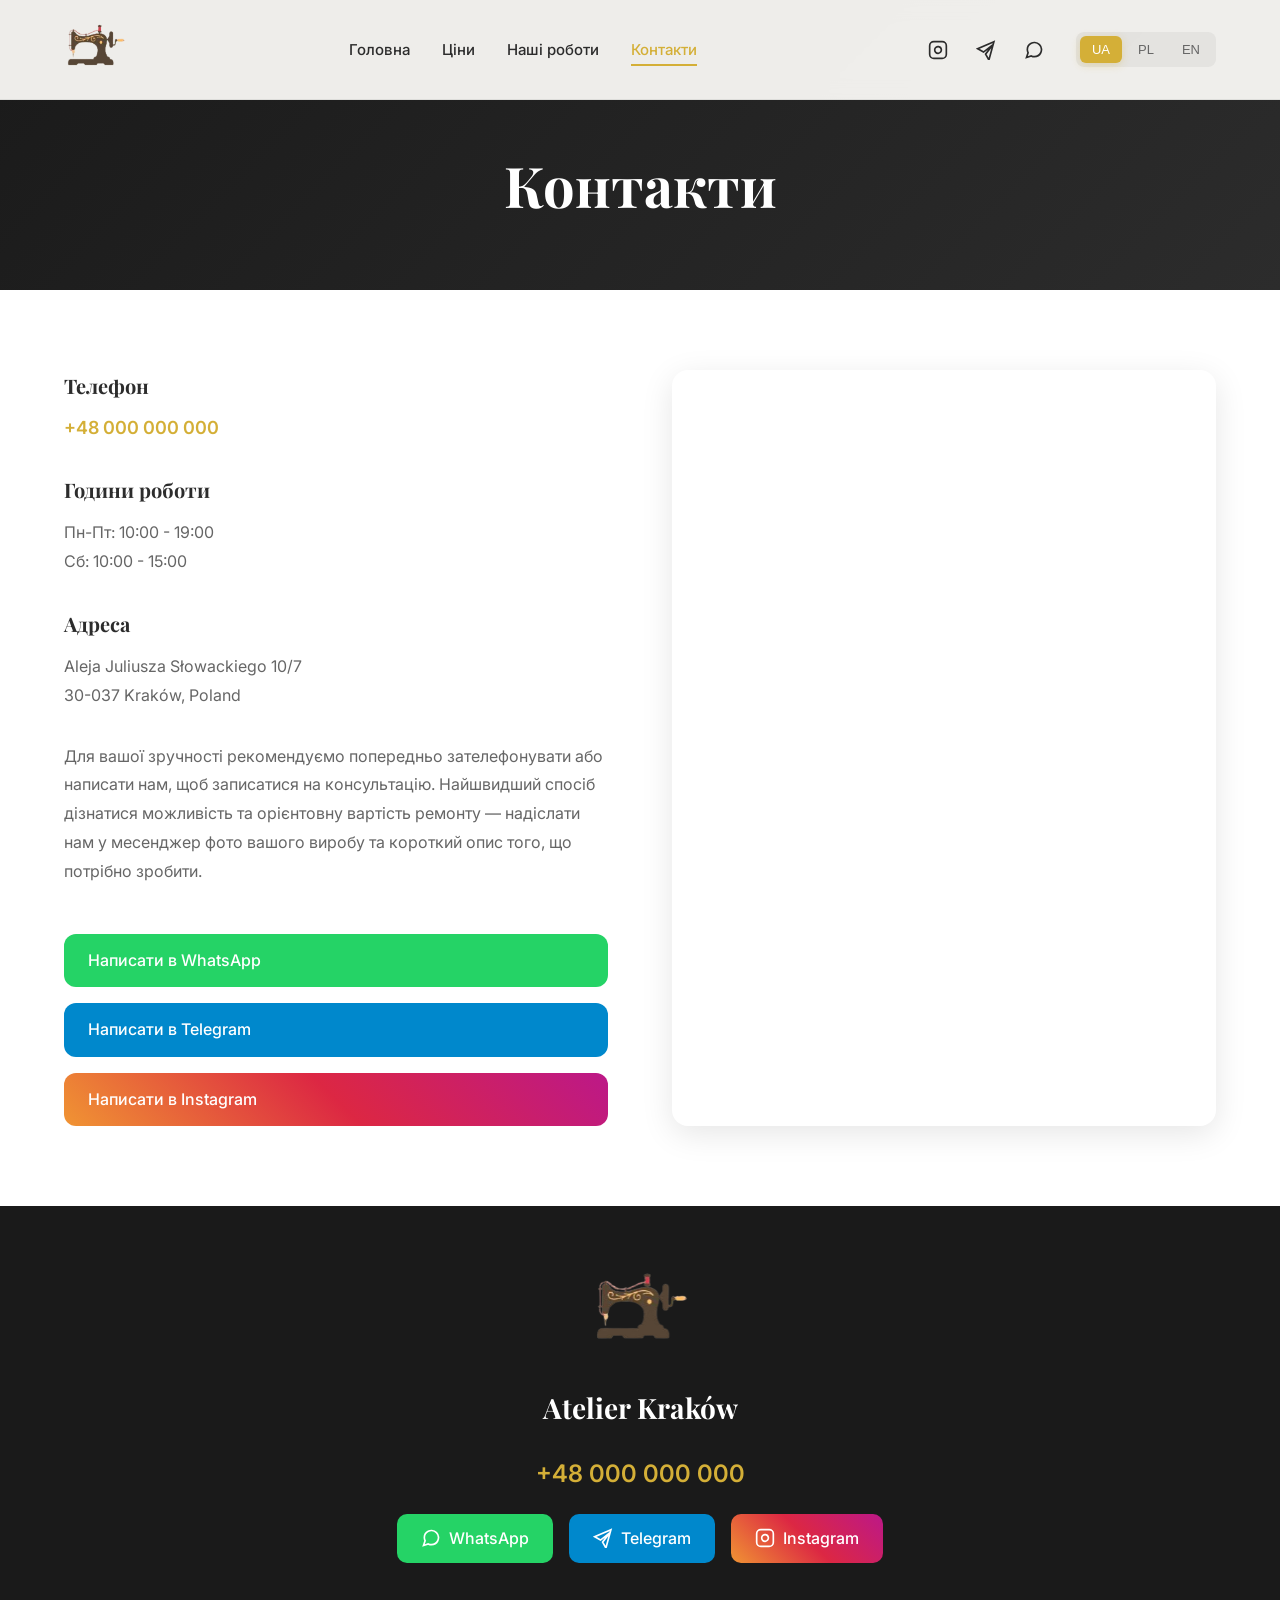
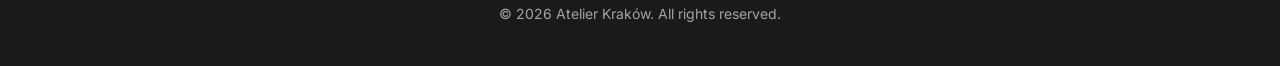
==== contacts-new.html @ aa09dd76 "Initial commit" ====
<!DOCTYPE html>
<html lang="uk">
<head>
    <meta charset="UTF-8">
    <meta name="viewport" content="width=device-width, initial-scale=1.0">
    <meta name="description" content="Професійний ремонт, реставрація та підгонка одягу в Кракові. Якісно, швидко та з турботою про ваші речі.">
    <meta property="og:title" content="Контакти | Ательє Краків">
    <meta property="og:description" content="Професійний ремонт, реставрація та підгонка одягу в Кракові. Якісно, швидко та з турботою про ваші речі.">
    <meta property="og:image" content="images/logo_without_fon.png">
    <title>Контакти | Ательє Краків</title>
    <link rel="icon" type="image/png" href="images/logo_without_fon.png">
    <link href="https://fonts.googleapis.com/css2?family=Playfair+Display:wght@400;600;700&family=Inter:wght@300;400;500;600&display=swap" rel="stylesheet">
    <link rel="stylesheet" href="styles-new.css">
</head>
<body>
    <header class="header" id="header">
        <div class="container header-content">
            <a href="index-new.html" class="logo"><img src="images/logo_without_fon.png" alt="Ательє Краків Логотип" style="max-height: 50px;"></a>

            <button class="burger-menu" id="burger-menu" aria-label="Menu">
                <span></span>
                <span></span>
                <span></span>
            </button>

            <nav class="nav" id="nav-menu">
                <a href="index-new.html" class="nav-link" data-i18n="nav-home">Головна</a>
                <a href="prices-new.html" class="nav-link" data-i18n="nav-prices">Ціни</a>
                <a href="portfolio-new.html" class="nav-link" data-i18n="nav-portfolio">Наші роботи</a>
                <a href="contacts-new.html" class="nav-link active" data-i18n="nav-contacts">Контакти</a>
            </nav>

            <div class="header-right">
                <div class="social-icons">
                    <a href="https://www.instagram.com/" target="_blank" class="social-icon" aria-label="Instagram">
                        <svg width="20" height="20" viewBox="0 0 24 24" fill="none" stroke="currentColor" stroke-width="2">
                            <rect x="2" y="2" width="20" height="20" rx="5" ry="5"></rect>
                            <path d="M16 11.37A4 4 0 1 1 12.63 8 4 4 0 0 1 16 11.37z"></path>
                            <line x1="17.5" y1="6.5" x2="17.51" y2="6.5"></line>
                        </svg>
                    </a>
                    <a href="https://t.me/yourusername" target="_blank" class="social-icon" aria-label="Telegram">
                        <svg width="20" height="20" viewBox="0 0 24 24" fill="none" stroke="currentColor" stroke-width="2">
                            <path d="M21.5 2L2 10.5l7 4 11-8.5-8.5 11 4 7L21.5 2z"></path>
                        </svg>
                    </a>
                    <a href="https://wa.me/48000000000" target="_blank" class="social-icon" aria-label="WhatsApp">
                        <svg width="20" height="20" viewBox="0 0 24 24" fill="none" stroke="currentColor" stroke-width="2">
                            <path d="M21 11.5a8.38 8.38 0 0 1-.9 3.8 8.5 8.5 0 0 1-7.6 4.7 8.38 8.38 0 0 1-3.8-.9L3 21l1.9-5.7a8.38 8.38 0 0 1-.9-3.8 8.5 8.5 0 0 1 4.7-7.6 8.38 8.38 0 0 1 3.8-.9h.5a8.48 8.48 0 0 1 8 8v.5z"></path>
                        </svg>
                    </a>
                </div>
                <div class="lang-switcher">
					<button type="button" class="lang-btn active" data-lang="ua">UA</button>
					<button type="button" class="lang-btn" data-lang="pl">PL</button>
					<button type="button" class="lang-btn" data-lang="en">EN</button>
				</div>
            </div>
        </div>
    </header>

    <section class="page-hero">
        <div class="container"><h1 class="page-title" data-i18n="contacts-page-title">Контакти</h1></div>
    </section>

    <section class="contacts-section">
        <div class="container">
            <div class="contacts-grid">
                <div class="contacts-info">
                    <div class="contact-item">
                        <h3 data-i18n="contact-phone-label">Телефон</h3>
                        <a href="tel:+48000000000" class="contact-link">+48 000 000 000</a>
                    </div>
                    <div class="contact-item">
                        <h3 data-i18n="contact-hours-label">Години роботи</h3>
                        <p data-i18n="contact-hours">Пн-Пт: 10:00 - 19:00<br>Сб: 10:00 - 15:00</p>
                    </div>
                    <div class="contact-item">
                        <h3 data-i18n="contact-location-label">Адреса</h3>
                        <p data-i18n="contact-address">Aleja Juliusza Słowackiego 10/7<br>30-037 Kraków, Poland</p>
                    </div>
                    <div class="contact-item">
                        <p data-i18n="contact-advice">Для вашої зручності рекомендуємо попередньо зателефонувати або написати нам, щоб записатися на консультацію. Найшвидший спосіб дізнатися можливість та орієнтовну вартість ремонту — надіслати нам у месенджер фото вашого виробу та короткий опис того, що потрібно зробити.</p>
                    </div>
                    <div class="contact-buttons">
                        <a href="https://wa.me/48000000000" class="contact-btn whatsapp-btn">
                            <span data-i18n="contact-whatsapp">Написати в WhatsApp</span>
                        </a>
                        <a href="https://t.me/yourusername" class="contact-btn telegram-btn">
                            <span data-i18n="contact-telegram">Написати в Telegram</span>
                        </a>
                        <a href="https://www.instagram.com/" class="contact-btn instagram-btn">
                            <span data-i18n="contact-instagram">Написати в Instagram</span>
                        </a>
                    </div>
                </div>
                <div class="contacts-map">
                    <iframe src="https://www.google.com/maps/embed?pb=!1m18!1m12!1m3!1d2560.2743519827365!2d19.92723657657579!3d50.06541607151979!2m3!1f0!2f0!3f0!3m2!1i1024!2i768!4f13.1!3m3!1m2!1s0x47165b0669288e7f%3A0x6e2621c5f32a76f2!2sAleja%20Juliusza%20S%C5%82owackiego%2010%2C%2030-037%20Krak%C3%B3w%2C%20Poland!5e0!3m2!1sen!2sua!4v1716380000000!5m2!1sen!2sua" width="100%" height="500" style="border:0;" allowfullscreen="" loading="lazy"></iframe>
                </div>
            </div>
        </div>
    </section>

    <footer class="footer">
        <div class="container footer-content">
            <img src="images/logo_without_fon.png" alt="Ательє Краків Логотип" style="max-height: 80px; margin-bottom: 16px;">
            <div class="footer-logo" data-i18n="logo">Atelier Kraków</div>
            <div class="footer-contacts">
                <a href="tel:+48000000000" class="footer-phone">+48 000 000 000</a>
                <div class="footer-social">
                    <a href="https://wa.me/48000000000" target="_blank" class="footer-social-btn whatsapp">
                        <svg width="20" height="20" viewBox="0 0 24 24" fill="none" stroke="currentColor" stroke-width="2">
                            <path d="M21 11.5a8.38 8.38 0 0 1-.9 3.8 8.5 8.5 0 0 1-7.6 4.7 8.38 8.38 0 0 1-3.8-.9L3 21l1.9-5.7a8.38 8.38 0 0 1-.9-3.8 8.5 8.5 0 0 1 4.7-7.6 8.38 8.38 0 0 1 3.8-.9h.5a8.48 8.48 0 0 1 8 8v.5z"></path>
                        </svg>
                        <span>WhatsApp</span>
                    </a>
                    <a href="https://t.me/yourusername" target="_blank" class="footer-social-btn telegram">
                        <svg width="20" height="20" viewBox="0 0 24 24" fill="none" stroke="currentColor" stroke-width="2">
                            <path d="M21.5 2L2 10.5l7 4 11-8.5-8.5 11 4 7L21.5 2z"></path>
                        </svg>
                        <span>Telegram</span>
                    </a>
                    <a href="https://www.instagram.com/" target="_blank" class="footer-social-btn instagram">
                        <svg width="20" height="20" viewBox="0 0 24 24" fill="none" stroke="currentColor" stroke-width="2">
                            <rect x="2" y="2" width="20" height="20" rx="5" ry="5"></rect>
                            <path d="M16 11.37A4 4 0 1 1 12.63 8 4 4 0 0 1 16 11.37z"></path>
                            <line x1="17.5" y1="6.5" x2="17.51" y2="6.5"></line>
                        </svg>
                        <span>Instagram</span>
                    </a>
                </div>
            </div>
            <p class="footer-text">&copy; 2026 Atelier Kraków. All rights reserved.</p>
        </div>
    </footer>
    <script src="script-new.js"></script>
</body>
</html>
---- styles-new.css ----
﻿/* Global Styles */
* { margin: 0; padding: 0; box-sizing: border-box; }

:root {
    --primary-dark: #1A1A1A;
    --secondary-bg: #FAF9F6;
    --accent-gold: #D4AF37;
    --text-dark: #2C2C2C;
    --text-light: #666666;
    --white: #FFFFFF;
    --transition-smooth: cubic-bezier(0.4, 0, 0.2, 1);
    --transition-spring: cubic-bezier(0.34, 1.56, 0.64, 1);
}

html { scroll-behavior: smooth; }

body {
    font-family: 'Inter', sans-serif;
    color: var(--text-dark);
    background-color: var(--secondary-bg);
    line-height: 1.6;
    overflow-x: hidden;
}

.container { max-width: 1200px; margin: 0 auto; padding: 0 24px; }

/* Header */
.header {
    position: fixed; top: 0; left: 0; right: 0; z-index: 1000;
    background: rgba(250, 249, 246, 0.95);
    backdrop-filter: blur(10px);
    border-bottom: 1px solid rgba(26, 26, 26, 0.08);
}

.header-content { display: flex; align-items: center; justify-content: space-between; padding: 20px 24px; }

.logo {
    font-family: 'Playfair Display', serif;
    font-size: 24px; font-weight: 700;
    color: var(--primary-dark);
    text-decoration: none;
}

.burger-menu {
    display: none; flex-direction: column; gap: 5px;
    background: none; border: none; cursor: pointer; padding: 8px;
}

.burger-menu span {
    width: 25px; height: 3px;
    background: var(--primary-dark);
    border-radius: 3px;
    transition: all 0.3s;
}

.burger-menu.active span:nth-child(1) { transform: rotate(45deg) translate(8px, 8px); }
.burger-menu.active span:nth-child(2) { opacity: 0; }
.burger-menu.active span:nth-child(3) { transform: rotate(-45deg) translate(7px, -7px); }

.nav { display: flex; gap: 32px; }

.nav-link {
    color: var(--text-dark);
    text-decoration: none;
    font-weight: 500; font-size: 15px;
    position: relative;
    transition: color 0.3s;
}

.nav-link::after {
    content: '';
    position: absolute; bottom: -4px; left: 0;
    width: 0; height: 2px;
    background: var(--accent-gold);
    transition: width 0.3s;
}

.nav-link:hover, .nav-link.active { color: var(--accent-gold); }
.nav-link:hover::after, .nav-link.active::after { width: 100%; }

.header-right { display: flex; align-items: center; gap: 24px; }

.social-icons { display: flex; gap: 12px; }

.social-icon {
    width: 36px; height: 36px;
    display: flex; align-items: center; justify-content: center;
    color: var(--text-dark);
    border-radius: 50%;
    transition: all 0.3s;
}

.social-icon:hover {
    color: var(--accent-gold);
    background: rgba(212, 175, 55, 0.1);
    transform: translateY(-2px);
}

.lang-switcher {
    display: flex; gap: 4px;
    background: rgba(26, 26, 26, 0.05);
    padding: 4px; border-radius: 8px;
}

.lang-btn {
    padding: 6px 12px; border: none;
    background: transparent;
    color: var(--text-light);
    font-weight: 500; font-size: 13px;
    cursor: pointer; border-radius: 6px;
    transition: all 0.3s;
}

.lang-btn:hover { background: rgba(26, 26, 26, 0.08); color: var(--text-dark); }

.lang-btn.active {
    background: var(--accent-gold);
    color: var(--white);
    box-shadow: 0 2px 8px rgba(212, 175, 55, 0.3);
}

/* Hero */
.hero {
    position: relative; min-height: 100vh;
    display: flex; align-items: center; justify-content: center;
    background-image: url('images/baner.jpg');
    background-size: cover; background-position: center; background-repeat: no-repeat;
}

.hero-overlay {
    position: absolute; inset: 0;
    background: linear-gradient(rgba(0, 0, 0, 0.6), rgba(0, 0, 0, 0.6));
}

.hero-content {
    position: relative; z-index: 10;
    text-align: center; max-width: 900px; padding: 40px 24px;
}

.hero-title {
    font-family: 'Playfair Display', serif;
    font-size: clamp(40px, 6vw, 72px);
    font-weight: 700; color: var(--white);
    margin-bottom: 24px; line-height: 1.1;
}

.hero-subtitle {
    font-size: clamp(16px, 2vw, 20px);
    color: rgba(255, 255, 255, 0.9);
    margin-bottom: 40px; line-height: 1.7;
}

.hero-buttons { display: flex; gap: 16px; justify-content: center; flex-wrap: wrap; }

.cta-button {
    display: inline-flex; align-items: center;
    padding: 16px 40px; text-decoration: none;
    font-weight: 600; font-size: 16px;
    border-radius: 12px; transition: all 0.4s;
}

.cta-button.primary {
    background: linear-gradient(135deg, var(--accent-gold) 0%, #C9A02C 100%);
    color: var(--white);
    box-shadow: 0 8px 24px rgba(212, 175, 55, 0.3);
}

.cta-button.primary:hover {
    transform: translateY(-2px) scale(1.02);
    box-shadow: 0 12px 32px rgba(212, 175, 55, 0.4);
}

.cta-button.secondary {
    background: transparent;
    color: var(--white);
    border: 2px solid var(--white);
}

.cta-button.secondary:hover {
    background: var(--white);
    color: var(--primary-dark);
    transform: translateY(-2px);
}

/* Page Hero */
.page-hero {
    padding: 140px 0 60px;
    background: linear-gradient(135deg, var(--primary-dark) 0%, #2C2C2C 100%);
    text-align: center;
}

.page-title {
    font-family: 'Playfair Display', serif;
    font-size: clamp(36px, 5vw, 56px);
    font-weight: 700; color: var(--white);
}

.section-title {
    font-family: 'Playfair Display', serif;
    font-size: clamp(32px, 4vw, 48px);
    font-weight: 700; text-align: center;
    color: var(--primary-dark);
    margin-bottom: 48px;
}

/* About */
.about { padding: 100px 0; background: var(--white); }
.about-content { max-width: 800px; margin: 0 auto; }
.about-content p { font-size: 18px; line-height: 1.8; color: var(--text-light); margin-bottom: 24px; }

/* Services */
.services { padding: 100px 0; background: var(--secondary-bg); }
.services-grid { display: grid; grid-template-columns: repeat(auto-fit, minmax(280px, 1fr)); gap: 32px; }

.service-card {
    background: var(--white);
    padding: 40px 24px; border-radius: 16px;
    text-align: center; transition: all 0.4s;
    box-shadow: 0 4px 16px rgba(0, 0, 0, 0.05);
}

.service-card:hover { transform: translateY(-8px); box-shadow: 0 12px 40px rgba(0, 0, 0, 0.1); }
.service-icon { font-size: 48px; margin-bottom: 16px; }
.service-title { font-family: 'Playfair Display', serif; font-size: 22px; font-weight: 600; margin-bottom: 12px; }
.service-desc { color: var(--text-light); font-size: 15px; }

/* Prices */
.disclaimer { padding: 40px 0; background: var(--white); }
.disclaimer-box {
    max-width: 900px; margin: 0 auto;
    padding: 24px 32px; background: #FFF3CD;
    border-left: 4px solid #FFC107;
    border-radius: 8px; display: flex; gap: 16px; align-items: center;
}

.disclaimer-box svg { flex-shrink: 0; color: #FFC107; }
.disclaimer-box p { margin: 0; color: #856404; font-size: 16px; line-height: 1.6; }

.prices-section { padding: 60px 0 100px; background: var(--secondary-bg); }

.accordion { max-width: 900px; margin: 0 auto; }
.accordion-item { background: var(--white); margin-bottom: 16px; border-radius: 12px; overflow: hidden; box-shadow: 0 2px 8px rgba(0, 0, 0, 0.05); }

.accordion-header {
    width: 100%; padding: 24px 32px;
    background: none; border: none;
    display: flex; justify-content: space-between; align-items: center;
    cursor: pointer; font-size: 20px; font-weight: 600;
    color: var(--primary-dark);
    transition: background 0.3s;
}

.accordion-header:hover { background: rgba(212, 175, 55, 0.05); }

.accordion-icon { transition: transform 0.3s; }
.accordion-item.active .accordion-icon { transform: rotate(180deg); }

.accordion-content {
    max-height: 0; overflow: hidden;
    transition: max-height 0.4s ease-out;
}

.accordion-item.active .accordion-content { max-height: 2000px; }

.price-table { width: 100%; border-collapse: collapse; }
.price-table td { padding: 16px 32px; border-bottom: 1px solid rgba(0, 0, 0, 0.05); }
.price-table td:first-child { color: var(--text-dark); }
.price-table td:last-child { font-weight: 600; color: var(--accent-gold); text-align: right; white-space: nowrap; }
.price-table tr:last-child td { border-bottom: none; }

.cta-section { padding: 80px 0; background: var(--white); }
.cta-box { max-width: 800px; margin: 0 auto; text-align: center; }
.cta-box h2 { font-family: 'Playfair Display', serif; font-size: 36px; margin-bottom: 16px; }
.cta-box p { font-size: 18px; color: var(--text-light); margin-bottom: 32px; line-height: 1.7; }
.cta-buttons { display: flex; gap: 16px; justify-content: center; flex-wrap: wrap; }

/* FIX: Social Buttons in CTA Box (Prices page) */
.not-found-block .cta-button {
    border: none !important;
    box-shadow: 0 4px 15px rgba(0,0,0,0.1);
}
.not-found-block .cta-button.whatsapp { background: #25D366 !important; color: var(--white) !important; }
.not-found-block .cta-button.whatsapp:hover { background: #20BA5A !important; transform: translateY(-3px); box-shadow: 0 6px 20px rgba(37, 211, 102, 0.3); }

.not-found-block .cta-button.telegram { background: #0088cc !important; color: var(--white) !important; }
.not-found-block .cta-button.telegram:hover { background: #0077b5 !important; transform: translateY(-3px); box-shadow: 0 6px 20px rgba(0, 136, 204, 0.3); }

.not-found-block .cta-button.instagram { background: linear-gradient(45deg, #f09433 0%, #dc2743 50%, #bc1888 100%) !important; color: var(--white) !important; }
.not-found-block .cta-button.instagram:hover { transform: translateY(-3px); box-shadow: 0 6px 20px rgba(220, 39, 67, 0.3); filter: brightness(1.1); }

/* Portfolio */
.portfolio-nav {
    position: sticky; top: 80px; z-index: 100;
    background: var(--white);
    border-bottom: 1px solid rgba(26, 26, 26, 0.08);
    padding: 24px 0;
}

.portfolio-nav-grid { display: grid; grid-template-columns: repeat(auto-fit, minmax(120px, 1fr)); gap: 16px; }

.portfolio-nav-item {
    display: flex; flex-direction: column;
    align-items: center; gap: 8px;
    padding: 16px 12px; background: var(--secondary-bg);
    border-radius: 12px; text-decoration: none;
    color: var(--text-dark); font-weight: 500;
    transition: all 0.3s;
}

.portfolio-nav-item:hover { background: rgba(212, 175, 55, 0.1); transform: translateY(-4px); }
.portfolio-nav-icon { font-size: 32px; }

.portfolio-section { padding: 50px 0; }
.portfolio-section.alt-bg { background: var(--secondary-bg); }

.section-title { margin-bottom: 32px; }
.portfolio-intro { margin-bottom: 32px; }

.before-after-grid { display: grid; grid-template-columns: repeat(2, 1fr); gap: 32px; margin-bottom: 48px; }
.before-after-grid:has(.before-after-item:nth-child(4):not(:nth-child(5))) { grid-template-columns: repeat(4, 1fr); }
.before-after-grid:has(.before-after-item:nth-child(5)) { grid-template-columns: repeat(4, 1fr); }

.before-after-item {
    position: relative; border-radius: 16px; overflow: hidden;
    box-shadow: 0 8px 32px rgba(0, 0, 0, 0.1);
    aspect-ratio: 4/5; transition: all 0.4s;
}

.before-after-item:hover { transform: translateY(-8px) scale(1.02); box-shadow: 0 16px 48px rgba(0, 0, 0, 0.15); }
.before-after-item img { width: 100%; height: 100%; object-fit: cover; }

.before-after-label {
    position: absolute; top: 16px; right: 16px;
    padding: 8px 16px; border-radius: 8px;
    font-weight: 600; font-size: 14px;
    text-transform: uppercase;
    backdrop-filter: blur(10px);
}

.before-after-label.before { background: rgba(255, 87, 87, 0.9); color: var(--white); }
.before-after-label.after { background: rgba(76, 175, 80, 0.9); color: var(--white); }

.portfolio-intro {
    text-align: center;
    color: var(--text-light);
    font-size: 18px;
    max-width: 800px;
    margin: 0 auto 48px;
    line-height: 1.7;
}

.services-list {
    max-width: 800px;
    margin: 0 auto 40px;
    padding: 32px;
    background: rgba(212, 175, 55, 0.05);
    border-radius: 16px;
    border-left: 4px solid var(--accent-gold);
}

.services-list h3 {
    font-family: 'Playfair Display', serif;
    font-size: 24px;
    font-weight: 600;
    color: var(--primary-dark);
    margin-bottom: 16px;
}

.services-list ul {
    list-style: none;
    padding: 0;
}

.services-list li {
    padding: 12px 0 12px 32px;
    color: var(--text-dark);
    line-height: 1.7;
    position: relative;
}

.services-list li::before {
    content: '✓';
    position: absolute;
    left: 0;
    color: var(--accent-gold);
    font-weight: 700;
    font-size: 18px;
}

/* Contacts */
.contacts-section { padding: 80px 0; background: var(--white); }
.contacts-grid { display: grid; grid-template-columns: 1fr 1fr; gap: 64px; }
.contacts-info { display: flex; flex-direction: column; gap: 32px; }

.contact-item h3 { font-family: 'Playfair Display', serif; font-size: 20px; margin-bottom: 12px; }
.contact-item p { color: var(--text-light); line-height: 1.8; }
.contact-link { color: var(--accent-gold); text-decoration: none; font-weight: 600; font-size: 18px; }

.contact-buttons { display: flex; flex-direction: column; gap: 16px; margin-top: 16px; }

.contact-btn {
    display: flex; align-items: center; gap: 12px;
    padding: 14px 24px; border-radius: 12px;
    text-decoration: none; font-weight: 500;
    transition: all 0.3s;
}

.contact-btn.whatsapp-btn { background: #25D366; color: var(--white); }
.contact-btn.whatsapp-btn:hover { background: #20BA5A; transform: translateX(4px); }
.contact-btn.telegram-btn { background: #0088cc; color: var(--white); }
.contact-btn.telegram-btn:hover { background: #0077b5; transform: translateX(4px); }
.contact-btn.instagram-btn { background: linear-gradient(45deg, #f09433 0%, #dc2743 50%, #bc1888 100%); color: var(--white); }
.contact-btn.instagram-btn:hover { transform: translateX(4px); }

.contacts-map { border-radius: 16px; overflow: hidden; box-shadow: 0 8px 32px rgba(0, 0, 0, 0.1); }

/* Footer */
.footer { background: var(--primary-dark); color: var(--white); padding: 60px 0 40px; }
.footer-content { display: flex; flex-direction: column; align-items: center; gap: 24px; text-align: center; }
.footer-logo { font-family: 'Playfair Display', serif; font-size: 28px; font-weight: 700; }
.footer-contacts { display: flex; flex-direction: column; align-items: center; gap: 20px; }
.footer-phone { font-size: 24px; font-weight: 600; color: var(--accent-gold); text-decoration: none; }
.footer-phone:hover { color: var(--white); }
.footer-social { display: flex; gap: 16px; flex-wrap: wrap; justify-content: center; }

.footer-social-btn {
    display: flex; align-items: center; gap: 8px;
    padding: 12px 24px; border-radius: 10px;
    text-decoration: none; font-weight: 500;
    transition: all 0.3s;
}

.footer-social-btn.whatsapp { background: #25D366; color: var(--white); }
.footer-social-btn.whatsapp:hover { background: #20BA5A; transform: translateY(-2px); }
.footer-social-btn.telegram { background: #0088cc; color: var(--white); }
.footer-social-btn.telegram:hover { background: #0077b5; transform: translateY(-2px); }
.footer-social-btn.instagram { background: linear-gradient(45deg, #f09433 0%, #dc2743 50%, #bc1888 100%); color: var(--white); }
.footer-social-btn.instagram:hover { transform: translateY(-2px); }

.footer-text { color: rgba(255, 255, 255, 0.6); font-size: 14px; margin-top: 16px; }

/* Responsive */
@media (max-width: 1024px) {
    .before-after-grid:has(.before-after-item:nth-child(3)) { grid-template-columns: repeat(2, 1fr); }
}

@media (max-width: 768px) {
    .burger-menu { display: flex; }
    .nav {
        position: fixed; top: 80px; left: 0; right: 0;
        background: var(--white); flex-direction: column;
        padding: 24px; gap: 16px;
        box-shadow: 0 8px 32px rgba(0, 0, 0, 0.1);
        transform: translateY(-100%); opacity: 0; visibility: hidden;
        transition: all 0.3s;
    }
    .nav.active { transform: translateY(0); opacity: 1; visibility: visible; }
    .social-icons { display: none; }
    .hero-buttons { flex-direction: column; align-items: center; }
    .cta-button { width: 100%; max-width: 300px; justify-content: center; }
    .services-grid { grid-template-columns: 1fr; }
    .before-after-grid { grid-template-columns: repeat(2, 1fr) !important; gap: 16px; }
    .contacts-grid { grid-template-columns: 1fr; }
    .portfolio-nav-grid { grid-template-columns: repeat(4, 1fr); }
    .cta-buttons { flex-direction: column; align-items: center; }
    .portfolio-section { padding: 30px 0; }
    .section-title { margin-bottom: 24px; }
    .portfolio-intro { margin-bottom: 24px; }
}

@media (max-width: 480px) {
    .portfolio-nav-grid { grid-template-columns: repeat(2, 1fr); }
}
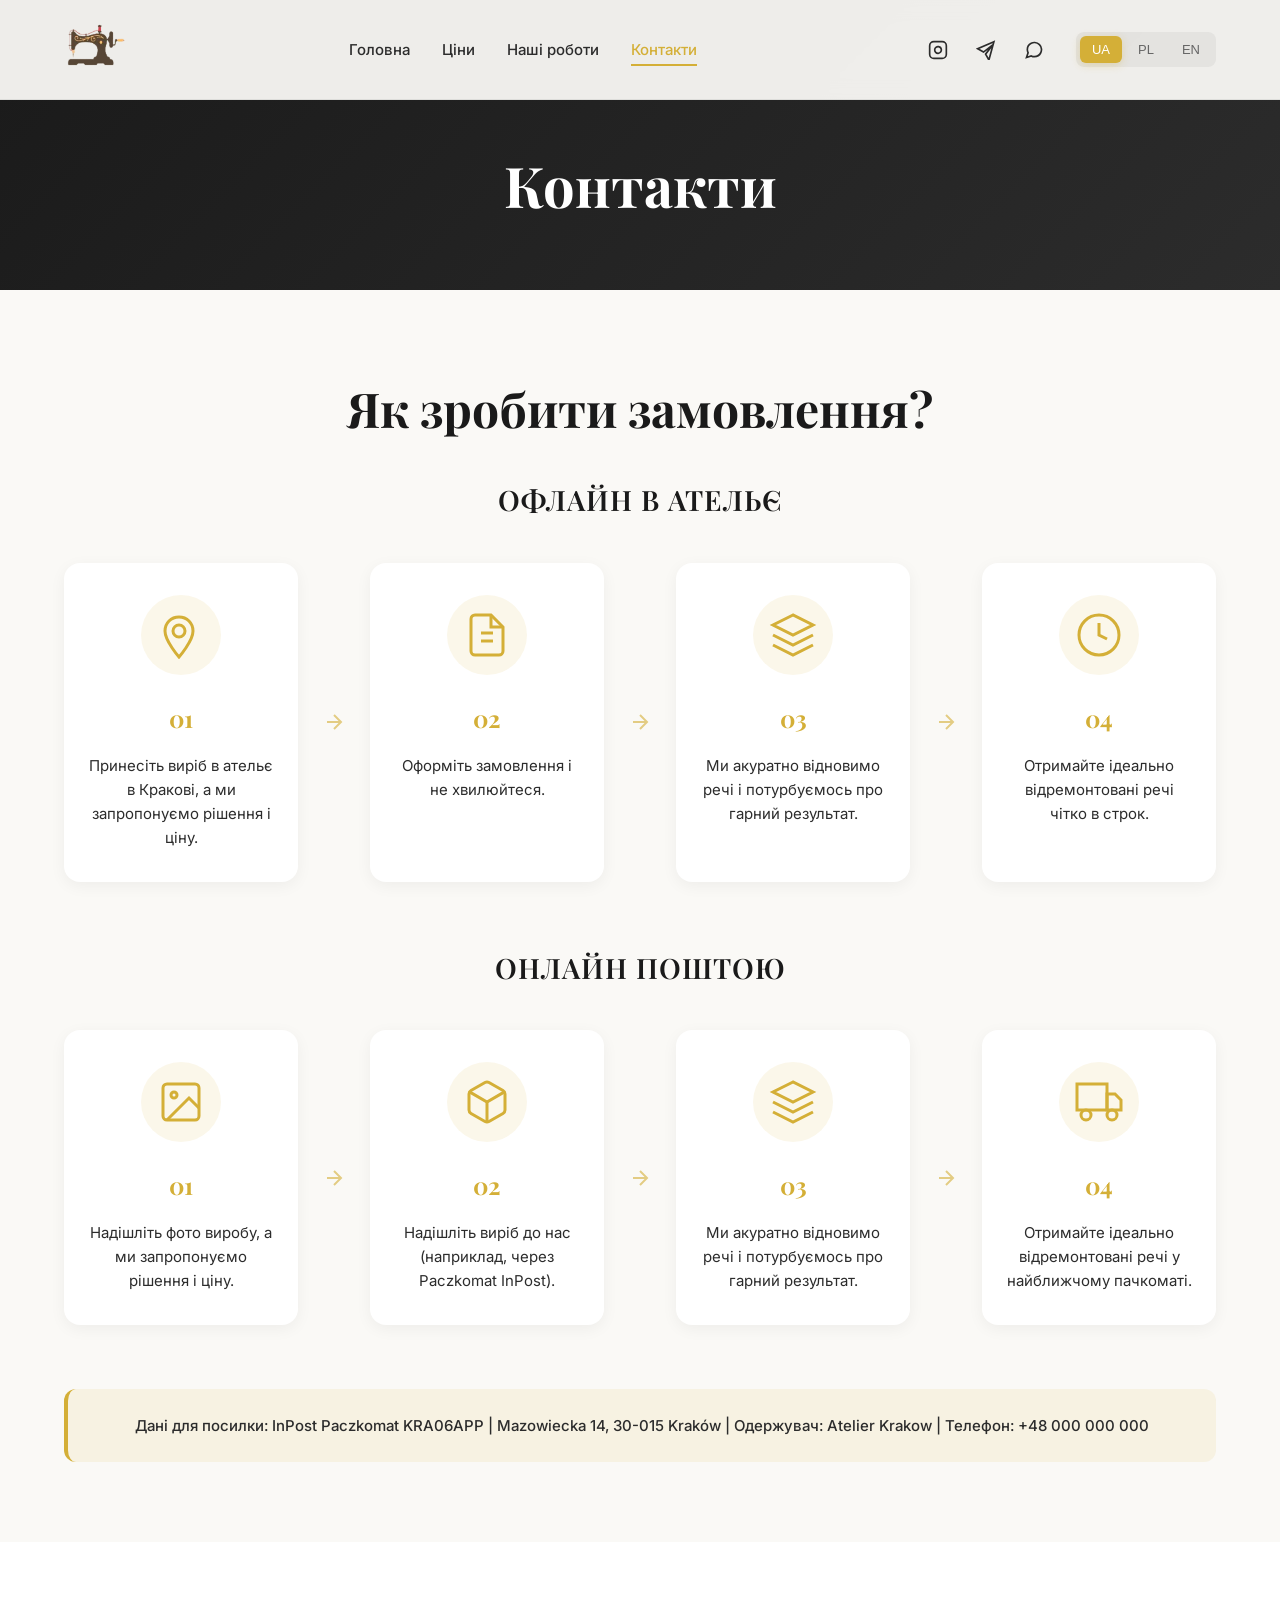
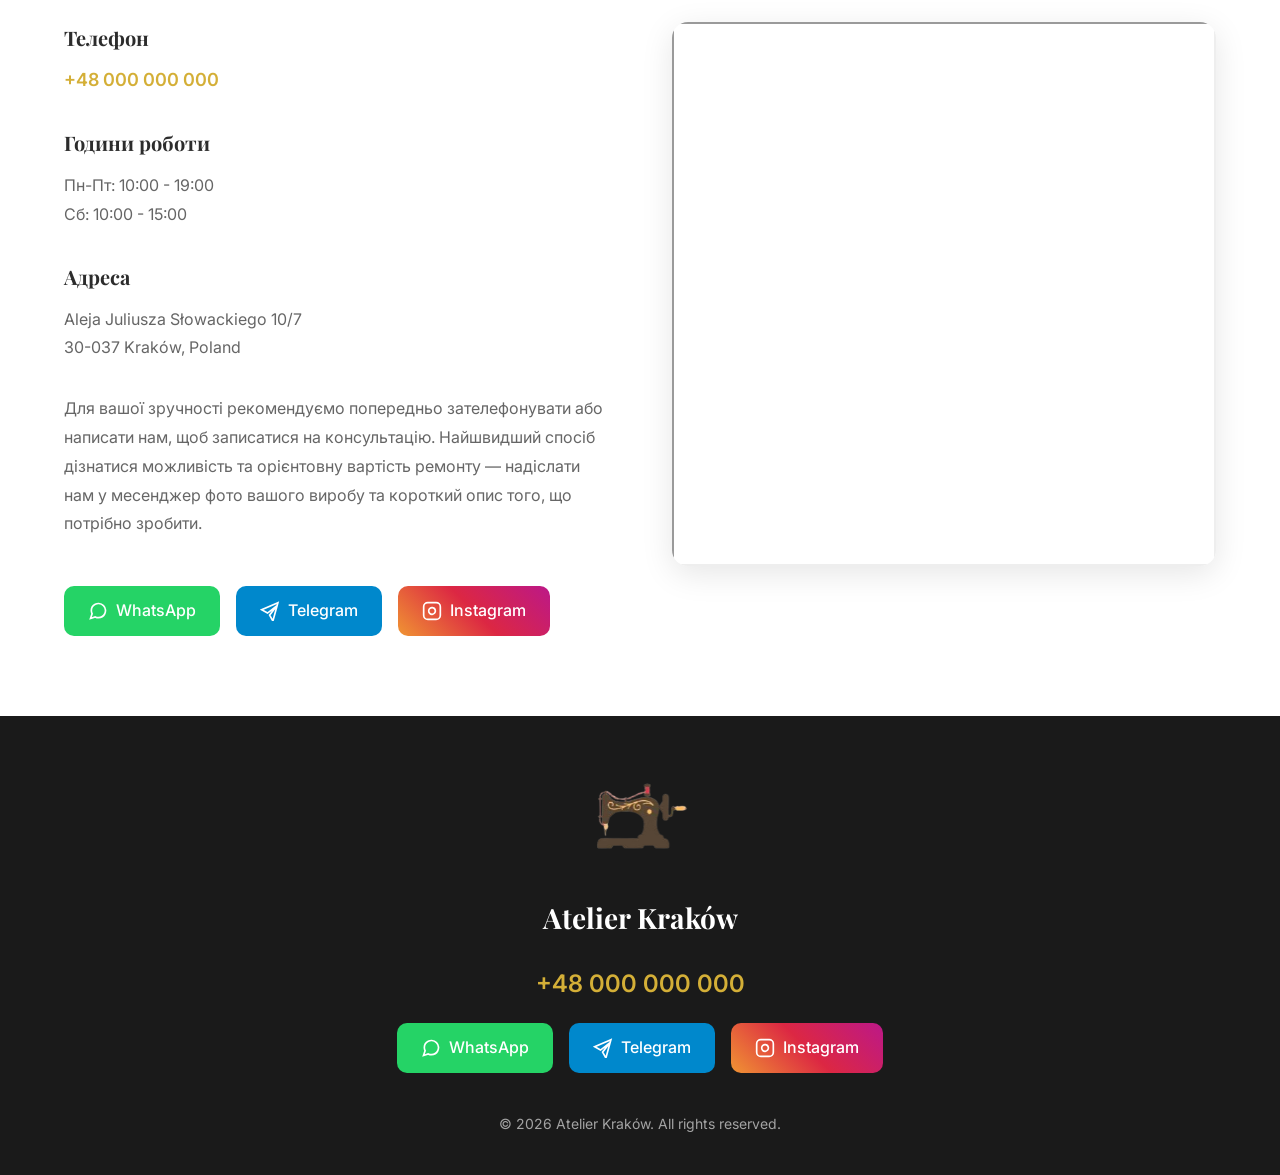
==== commit 2858c53e: "Update contacts page: align messenger buttons horizontally and make map square - Changed messenger b" ====
--- a/contacts-new.html
+++ b/contacts-new.html
@@ -15,7 +15,7 @@
 <body>
     <header class="header" id="header">
         <div class="container header-content">
-            <a href="index-new.html" class="logo"><img src="images/logo_without_fon.png" alt="Ательє Краків Логотип" style="max-height: 50px;"></a>
+            <a href="index.html" class="logo"><img src="images/logo_without_fon.png" alt="Ательє Краків Логотип" style="max-height: 50px;"></a>
 
             <button class="burger-menu" id="burger-menu" aria-label="Menu">
                 <span></span>
@@ -24,7 +24,7 @@
             </button>
 
             <nav class="nav" id="nav-menu">
-                <a href="index-new.html" class="nav-link" data-i18n="nav-home">Головна</a>
+                <a href="index.html" class="nav-link" data-i18n="nav-home">Головна</a>
                 <a href="prices-new.html" class="nav-link" data-i18n="nav-prices">Ціни</a>
                 <a href="portfolio-new.html" class="nav-link" data-i18n="nav-portfolio">Наші роботи</a>
                 <a href="contacts-new.html" class="nav-link active" data-i18n="nav-contacts">Контакти</a>
@@ -63,6 +63,149 @@
         <div class="container"><h1 class="page-title" data-i18n="contacts-page-title">Контакти</h1></div>
     </section>
 
+    <section class="order-steps-section">
+        <div class="container">
+            <h2 class="section-title" data-i18n="order-steps-title">Як зробити замовлення?</h2>
+
+            <!-- Offline Option -->
+            <div class="order-option">
+                <h3 class="order-option-title" data-i18n="order-offline-title">Офлайн в ательє</h3>
+                <div class="steps-grid">
+                    <div class="step-item">
+                        <div class="step-icon">
+                            <svg width="48" height="48" viewBox="0 0 24 24" fill="none" stroke="currentColor" stroke-width="1.5">
+                                <path d="M18 10c0-4-3-7-7-7s-7 3-7 7c0 5 7 13 7 13s7-8 7-13z"/>
+                                <circle cx="11" cy="10" r="3"/>
+                            </svg>
+                        </div>
+                        <h4 class="step-number">01</h4>
+                        <p class="step-text" data-i18n="order-offline-step1">Принесіть виріб в ательє в Кракові, а ми запропонуємо рішення і ціну.</p>
+                    </div>
+                    <div class="step-arrow">
+                        <svg width="24" height="24" viewBox="0 0 24 24" fill="none" stroke="currentColor" stroke-width="2">
+                            <path d="M5 12h14M12 5l7 7-7 7"/>
+                        </svg>
+                    </div>
+                    <div class="step-item">
+                        <div class="step-icon">
+                            <svg width="48" height="48" viewBox="0 0 24 24" fill="none" stroke="currentColor" stroke-width="1.5">
+                                <path d="M14 2H6a2 2 0 0 0-2 2v16a2 2 0 0 0 2 2h12a2 2 0 0 0 2-2V8z"/>
+                                <polyline points="14 2 14 8 20 8"/>
+                                <line x1="9" y1="15" x2="15" y2="15"/>
+                                <line x1="9" y1="11" x2="15" y2="11"/>
+                            </svg>
+                        </div>
+                        <h4 class="step-number">02</h4>
+                        <p class="step-text" data-i18n="order-offline-step2">Оформіть замовлення і не хвилюйтеся.</p>
+                    </div>
+                    <div class="step-arrow">
+                        <svg width="24" height="24" viewBox="0 0 24 24" fill="none" stroke="currentColor" stroke-width="2">
+                            <path d="M5 12h14M12 5l7 7-7 7"/>
+                        </svg>
+                    </div>
+                    <div class="step-item">
+                        <div class="step-icon">
+                            <svg width="48" height="48" viewBox="0 0 24 24" fill="none" stroke="currentColor" stroke-width="1.5">
+                                <path d="M12 2L2 7l10 5 10-5-10-5z"/>
+                                <path d="M2 17l10 5 10-5"/>
+                                <path d="M2 12l10 5 10-5"/>
+                            </svg>
+                        </div>
+                        <h4 class="step-number">03</h4>
+                        <p class="step-text" data-i18n="order-offline-step3">Ми акуратно відновимо речі і потурбуємось про гарний результат.</p>
+                    </div>
+                    <div class="step-arrow">
+                        <svg width="24" height="24" viewBox="0 0 24 24" fill="none" stroke="currentColor" stroke-width="2">
+                            <path d="M5 12h14M12 5l7 7-7 7"/>
+                        </svg>
+                    </div>
+                    <div class="step-item">
+                        <div class="step-icon">
+                            <svg width="48" height="48" viewBox="0 0 24 24" fill="none" stroke="currentColor" stroke-width="1.5">
+                                <circle cx="12" cy="12" r="10"/>
+                                <polyline points="12 6 12 12 16 14"/>
+                            </svg>
+                        </div>
+                        <h4 class="step-number">04</h4>
+                        <p class="step-text" data-i18n="order-offline-step4">Отримайте ідеально відремонтовані речі чітко в строк.</p>
+                    </div>
+                </div>
+            </div>
+
+            <!-- Online Option -->
+            <div class="order-option">
+                <h3 class="order-option-title" data-i18n="order-online-title">Онлайн поштою</h3>
+                <div class="steps-grid">
+                    <div class="step-item">
+                        <div class="step-icon">
+                            <svg width="48" height="48" viewBox="0 0 24 24" fill="none" stroke="currentColor" stroke-width="1.5">
+                                <rect x="3" y="3" width="18" height="18" rx="2" ry="2"/>
+                                <circle cx="8.5" cy="8.5" r="1.5"/>
+                                <polyline points="21 15 16 10 5 21"/>
+                            </svg>
+                        </div>
+                        <h4 class="step-number">01</h4>
+                        <p class="step-text" data-i18n="order-online-step1">Надішліть фото виробу, а ми запропонуємо рішення і ціну.</p>
+                    </div>
+                    <div class="step-arrow">
+                        <svg width="24" height="24" viewBox="0 0 24 24" fill="none" stroke="currentColor" stroke-width="2">
+                            <path d="M5 12h14M12 5l7 7-7 7"/>
+                        </svg>
+                    </div>
+                    <div class="step-item">
+                        <div class="step-icon">
+                            <svg width="48" height="48" viewBox="0 0 24 24" fill="none" stroke="currentColor" stroke-width="1.5">
+                                <path d="M21 16V8a2 2 0 0 0-1-1.73l-7-4a2 2 0 0 0-2 0l-7 4A2 2 0 0 0 3 8v8a2 2 0 0 0 1 1.73l7 4a2 2 0 0 0 2 0l7-4A2 2 0 0 0 21 16z"/>
+                                <polyline points="3.27 6.96 12 12.01 20.73 6.96"/>
+                                <line x1="12" y1="22.08" x2="12" y2="12"/>
+                            </svg>
+                        </div>
+                        <h4 class="step-number">02</h4>
+                        <p class="step-text" data-i18n="order-online-step2">Надішліть виріб до нас (наприклад, через Paczkomat InPost).</p>
+                    </div>
+                    <div class="step-arrow">
+                        <svg width="24" height="24" viewBox="0 0 24 24" fill="none" stroke="currentColor" stroke-width="2">
+                            <path d="M5 12h14M12 5l7 7-7 7"/>
+                        </svg>
+                    </div>
+                    <div class="step-item">
+                        <div class="step-icon">
+                            <svg width="48" height="48" viewBox="0 0 24 24" fill="none" stroke="currentColor" stroke-width="1.5">
+                                <path d="M12 2L2 7l10 5 10-5-10-5z"/>
+                                <path d="M2 17l10 5 10-5"/>
+                                <path d="M2 12l10 5 10-5"/>
+                            </svg>
+                        </div>
+                        <h4 class="step-number">03</h4>
+                        <p class="step-text" data-i18n="order-online-step3">Ми акуратно відновимо речі і потурбуємось про гарний результат.</p>
+                    </div>
+                    <div class="step-arrow">
+                        <svg width="24" height="24" viewBox="0 0 24 24" fill="none" stroke="currentColor" stroke-width="2">
+                            <path d="M5 12h14M12 5l7 7-7 7"/>
+                        </svg>
+                    </div>
+                    <div class="step-item">
+                        <div class="step-icon">
+                            <svg width="48" height="48" viewBox="0 0 24 24" fill="none" stroke="currentColor" stroke-width="1.5">
+                                <rect x="1" y="3" width="15" height="13"/>
+                                <polygon points="16 8 20 8 23 11 23 16 16 16 16 8"/>
+                                <circle cx="5.5" cy="18.5" r="2.5"/>
+                                <circle cx="18.5" cy="18.5" r="2.5"/>
+                            </svg>
+                        </div>
+                        <h4 class="step-number">04</h4>
+                        <p class="step-text" data-i18n="order-online-step4">Отримайте ідеально відремонтовані речі у найближчому пачкоматі.</p>
+                    </div>
+                </div>
+            </div>
+
+            <!-- InPost Info -->
+            <div class="inpost-info">
+                <p data-i18n="order-inpost-info">InPost Paczkomat: [Вставити номер пачкомату] | Краків | Одержувач: Atelier Krakow | Телефон: +48 000 000 000</p>
+            </div>
+        </div>
+    </section>
+
     <section class="contacts-section">
         <div class="container">
             <div class="contacts-grid">
@@ -83,19 +226,30 @@
                         <p data-i18n="contact-advice">Для вашої зручності рекомендуємо попередньо зателефонувати або написати нам, щоб записатися на консультацію. Найшвидший спосіб дізнатися можливість та орієнтовну вартість ремонту — надіслати нам у месенджер фото вашого виробу та короткий опис того, що потрібно зробити.</p>
                     </div>
                     <div class="contact-buttons">
-                        <a href="https://wa.me/48000000000" class="contact-btn whatsapp-btn">
-                            <span data-i18n="contact-whatsapp">Написати в WhatsApp</span>
+                        <a href="https://wa.me/48000000000" target="_blank" class="contact-btn whatsapp">
+                            <svg width="20" height="20" viewBox="0 0 24 24" fill="none" stroke="currentColor" stroke-width="2">
+                                <path d="M21 11.5a8.38 8.38 0 0 1-.9 3.8 8.5 8.5 0 0 1-7.6 4.7 8.38 8.38 0 0 1-3.8-.9L3 21l1.9-5.7a8.38 8.38 0 0 1-.9-3.8 8.5 8.5 0 0 1 4.7-7.6 8.38 8.38 0 0 1 3.8-.9h.5a8.48 8.48 0 0 1 8 8v.5z"></path>
+                            </svg>
+                            <span>WhatsApp</span>
                         </a>
-                        <a href="https://t.me/yourusername" class="contact-btn telegram-btn">
-                            <span data-i18n="contact-telegram">Написати в Telegram</span>
+                        <a href="https://t.me/yourusername" target="_blank" class="contact-btn telegram">
+                            <svg width="20" height="20" viewBox="0 0 24 24" fill="none" stroke="currentColor" stroke-width="2">
+                                <path d="M21.5 2L2 10.5l7 4 11-8.5-8.5 11 4 7L21.5 2z"></path>
+                            </svg>
+                            <span>Telegram</span>
                         </a>
-                        <a href="https://www.instagram.com/" class="contact-btn instagram-btn">
-                            <span data-i18n="contact-instagram">Написати в Instagram</span>
+                        <a href="https://www.instagram.com/" target="_blank" class="contact-btn instagram">
+                            <svg width="20" height="20" viewBox="0 0 24 24" fill="none" stroke="currentColor" stroke-width="2">
+                                <rect x="2" y="2" width="20" height="20" rx="5" ry="5"></rect>
+                                <path d="M16 11.37A4 4 0 1 1 12.63 8 4 4 0 0 1 16 11.37z"></path>
+                                <line x1="17.5" y1="6.5" x2="17.51" y2="6.5"></line>
+                            </svg>
+                            <span>Instagram</span>
                         </a>
                     </div>
                 </div>
                 <div class="contacts-map">
-                    <iframe src="https://www.google.com/maps/embed?pb=!1m18!1m12!1m3!1d2560.2743519827365!2d19.92723657657579!3d50.06541607151979!2m3!1f0!2f0!3f0!3m2!1i1024!2i768!4f13.1!3m3!1m2!1s0x47165b0669288e7f%3A0x6e2621c5f32a76f2!2sAleja%20Juliusza%20S%C5%82owackiego%2010%2C%2030-037%20Krak%C3%B3w%2C%20Poland!5e0!3m2!1sen!2sua!4v1716380000000!5m2!1sen!2sua" width="100%" height="500" style="border:0;" allowfullscreen="" loading="lazy"></iframe>
+                    <iframe src="https://www.google.com/maps/embed?pb=!1m18!1m12!1m3!1d2560.2743519827365!2d19.92723657657579!3d50.06541607151979!2m3!1f0!2f0!3f0!3m2!1i1024!2i768!4f13.1!3m3!1m2!1s0x47165b0669288e7f%3A0x6e2621c5f32a76f2!2sAleja%20Juliusza%20S%C5%82owackiego%2010%2C%2030-037%20Krak%C3%B3w%2C%20Poland!5e0!3m2!1sen!2sua!4v1716380000000!5m2!1sen!2sua" allowfullscreen="" loading="lazy"></iframe>
                 </div>
             </div>
         </div>
--- a/styles-new.css
+++ b/styles-new.css
@@ -387,6 +387,83 @@
     font-size: 18px;
 }
 
+/* Order Steps Section */
+.order-steps-section { padding: 80px 0; background: var(--secondary-bg); }
+
+.order-option { margin-bottom: 64px; }
+.order-option:last-of-type { margin-bottom: 40px; }
+
+.order-option-title {
+    font-family: 'Playfair Display', serif;
+    font-size: 28px; font-weight: 600;
+    text-align: center; color: var(--primary-dark);
+    margin-bottom: 40px; text-transform: uppercase;
+    letter-spacing: 1px;
+}
+
+.steps-grid {
+    display: grid;
+    grid-template-columns: 1fr auto 1fr auto 1fr auto 1fr;
+    gap: 24px; align-items: stretch;
+}
+
+.step-item {
+    background: var(--white);
+    padding: 32px 24px; border-radius: 16px;
+    text-align: center; transition: all 0.4s;
+    box-shadow: 0 4px 16px rgba(0, 0, 0, 0.05);
+    display: flex; flex-direction: column;
+    align-items: center; gap: 16px;
+    min-height: 280px;
+}
+
+.step-item:hover {
+    transform: translateY(-8px);
+    box-shadow: 0 12px 40px rgba(0, 0, 0, 0.1);
+}
+
+.step-icon {
+    width: 80px; height: 80px; min-height: 80px;
+    display: flex; align-items: center; justify-content: center;
+    background: rgba(212, 175, 55, 0.1);
+    border-radius: 50%; margin-bottom: 8px;
+    flex-shrink: 0;
+}
+
+.step-icon svg {
+    color: var(--accent-gold);
+    width: 48px; height: 48px;
+}
+
+.step-number {
+    font-family: 'Playfair Display', serif;
+    font-size: 24px; font-weight: 700;
+    color: var(--accent-gold); margin: 0;
+}
+
+.step-text {
+    font-size: 15px; line-height: 1.6;
+    color: var(--text-dark); margin: 0;
+}
+
+.step-arrow {
+    display: flex; align-items: center; justify-content: center;
+    color: var(--accent-gold); opacity: 0.6;
+}
+
+.inpost-info {
+    text-align: center; padding: 24px 32px;
+    background: rgba(212, 175, 55, 0.1);
+    border-radius: 12px; border-left: 4px solid var(--accent-gold);
+    margin-top: 24px;
+}
+
+.inpost-info p {
+    font-size: 15px; line-height: 1.7;
+    color: var(--text-dark); margin: 0;
+    font-weight: 500;
+}
+
 /* Contacts */
 .contacts-section { padding: 80px 0; background: var(--white); }
 .contacts-grid { display: grid; grid-template-columns: 1fr 1fr; gap: 64px; }
@@ -396,23 +473,38 @@
 .contact-item p { color: var(--text-light); line-height: 1.8; }
 .contact-link { color: var(--accent-gold); text-decoration: none; font-weight: 600; font-size: 18px; }
 
-.contact-buttons { display: flex; flex-direction: column; gap: 16px; margin-top: 16px; }
+.contact-buttons {
+    display: flex;
+    flex-direction: row;
+    gap: 16px;
+    margin-top: 16px;
+    flex-wrap: wrap;
+}
 
 .contact-btn {
-    display: flex; align-items: center; gap: 12px;
-    padding: 14px 24px; border-radius: 12px;
+    display: flex; align-items: center; gap: 8px;
+    padding: 12px 24px; border-radius: 10px;
     text-decoration: none; font-weight: 500;
     transition: all 0.3s;
 }
 
-.contact-btn.whatsapp-btn { background: #25D366; color: var(--white); }
-.contact-btn.whatsapp-btn:hover { background: #20BA5A; transform: translateX(4px); }
-.contact-btn.telegram-btn { background: #0088cc; color: var(--white); }
-.contact-btn.telegram-btn:hover { background: #0077b5; transform: translateX(4px); }
-.contact-btn.instagram-btn { background: linear-gradient(45deg, #f09433 0%, #dc2743 50%, #bc1888 100%); color: var(--white); }
-.contact-btn.instagram-btn:hover { transform: translateX(4px); }
-
-.contacts-map { border-radius: 16px; overflow: hidden; box-shadow: 0 8px 32px rgba(0, 0, 0, 0.1); }
+.contact-btn.whatsapp { background: #25D366; color: var(--white); }
+.contact-btn.whatsapp:hover { background: #20BA5A; transform: translateY(-2px); }
+.contact-btn.telegram { background: #0088cc; color: var(--white); }
+.contact-btn.telegram:hover { background: #0077b5; transform: translateY(-2px); }
+.contact-btn.instagram { background: linear-gradient(45deg, #f09433 0%, #dc2743 50%, #bc1888 100%); color: var(--white); }
+.contact-btn.instagram:hover { transform: translateY(-2px); }
+
+.contacts-map {
+    border-radius: 16px; overflow: hidden;
+    box-shadow: 0 8px 32px rgba(0, 0, 0, 0.1);
+    aspect-ratio: 1 / 1;
+}
+
+.contacts-map iframe {
+    width: 100%;
+    height: 100%;
+}
 
 /* Footer */
 .footer { background: var(--primary-dark); color: var(--white); padding: 60px 0 40px; }
@@ -466,6 +558,29 @@
     .portfolio-section { padding: 30px 0; }
     .section-title { margin-bottom: 24px; }
     .portfolio-intro { margin-bottom: 24px; }
+
+    /* Order Steps Mobile */
+    .order-steps-section { padding: 60px 0; }
+    .order-option { margin-bottom: 48px; }
+    .order-option-title { font-size: 22px; margin-bottom: 32px; }
+
+    .steps-grid {
+        grid-template-columns: 1fr;
+        gap: 16px;
+    }
+
+    .step-arrow {
+        display: none;
+    }
+
+    .step-item { padding: 24px 20px; }
+    .step-icon { width: 64px; height: 64px; }
+    .step-icon svg { width: 40px; height: 40px; }
+    .step-number { font-size: 20px; }
+    .step-text { font-size: 14px; }
+
+    .inpost-info { padding: 20px 24px; }
+    .inpost-info p { font-size: 14px; }
 }
 
 @media (max-width: 480px) {
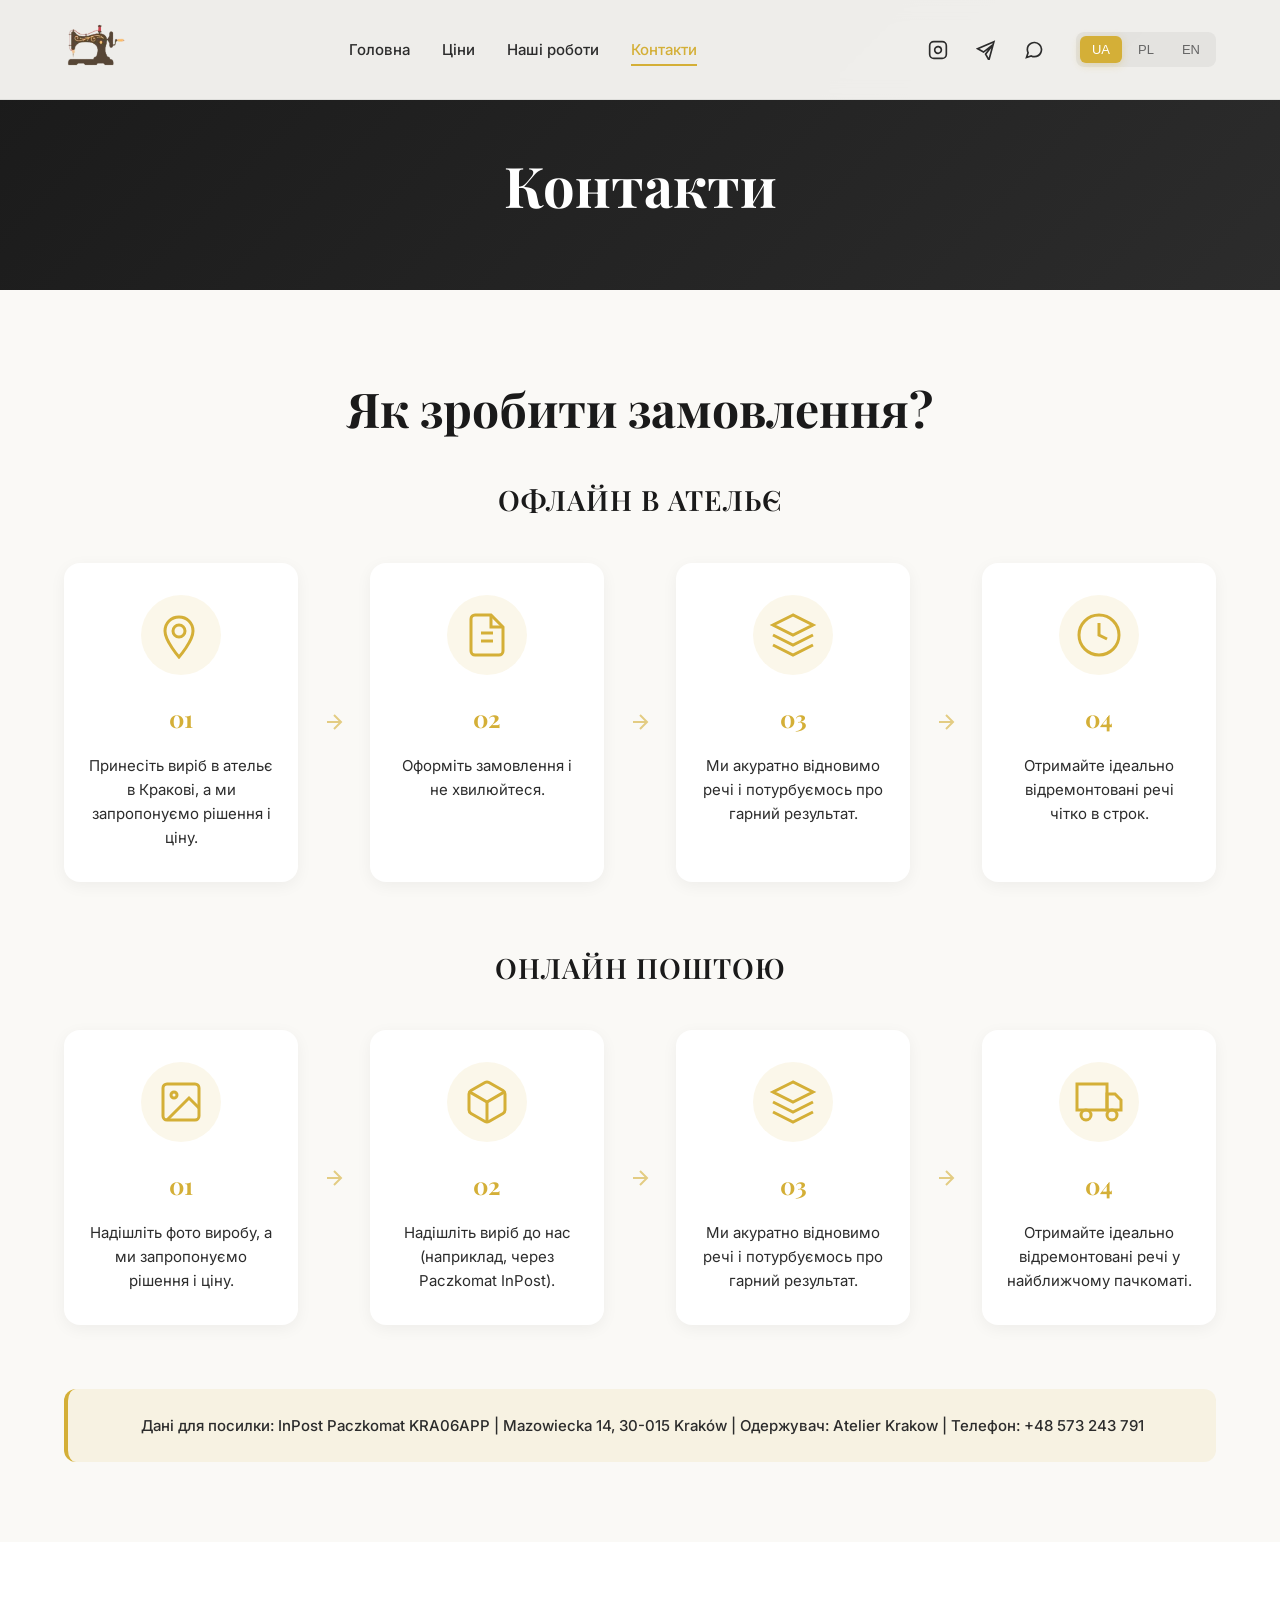
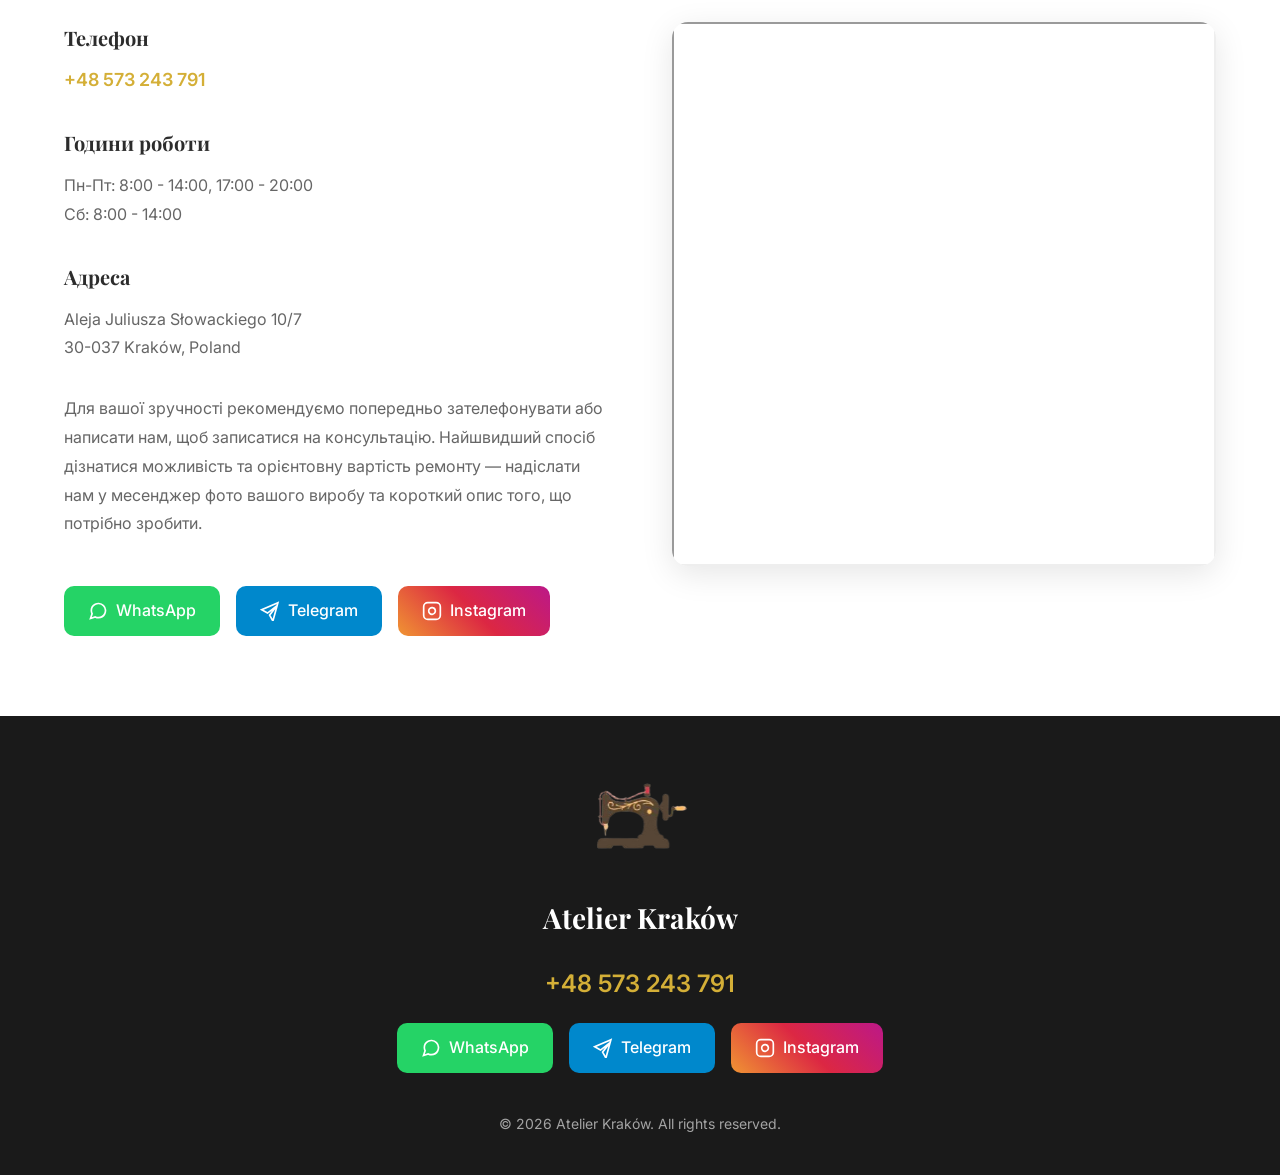
==== commit 2601f168: "Update global contacts, schedule (8-14, 17-20) and integrate new price list" ====
--- a/contacts-new.html
+++ b/contacts-new.html
@@ -32,19 +32,19 @@
 
             <div class="header-right">
                 <div class="social-icons">
-                    <a href="https://www.instagram.com/" target="_blank" class="social-icon" aria-label="Instagram">
+                    <a href="https://www.instagram.com/atelier_w_krakowie?igsh=amZuOWxjbWwzbDJ6" target="_blank" class="social-icon" aria-label="Instagram">
                         <svg width="20" height="20" viewBox="0 0 24 24" fill="none" stroke="currentColor" stroke-width="2">
                             <rect x="2" y="2" width="20" height="20" rx="5" ry="5"></rect>
                             <path d="M16 11.37A4 4 0 1 1 12.63 8 4 4 0 0 1 16 11.37z"></path>
                             <line x1="17.5" y1="6.5" x2="17.51" y2="6.5"></line>
                         </svg>
                     </a>
-                    <a href="https://t.me/yourusername" target="_blank" class="social-icon" aria-label="Telegram">
+                    <a href="https://t.me/Karacheban" target="_blank" class="social-icon" aria-label="Telegram">
                         <svg width="20" height="20" viewBox="0 0 24 24" fill="none" stroke="currentColor" stroke-width="2">
                             <path d="M21.5 2L2 10.5l7 4 11-8.5-8.5 11 4 7L21.5 2z"></path>
                         </svg>
                     </a>
-                    <a href="https://wa.me/48000000000" target="_blank" class="social-icon" aria-label="WhatsApp">
+                    <a href="https://wa.me/48573243791" target="_blank" class="social-icon" aria-label="WhatsApp">
                         <svg width="20" height="20" viewBox="0 0 24 24" fill="none" stroke="currentColor" stroke-width="2">
                             <path d="M21 11.5a8.38 8.38 0 0 1-.9 3.8 8.5 8.5 0 0 1-7.6 4.7 8.38 8.38 0 0 1-3.8-.9L3 21l1.9-5.7a8.38 8.38 0 0 1-.9-3.8 8.5 8.5 0 0 1 4.7-7.6 8.38 8.38 0 0 1 3.8-.9h.5a8.48 8.48 0 0 1 8 8v.5z"></path>
                         </svg>
@@ -201,7 +201,7 @@
 
             <!-- InPost Info -->
             <div class="inpost-info">
-                <p data-i18n="order-inpost-info">InPost Paczkomat: [Вставити номер пачкомату] | Краків | Одержувач: Atelier Krakow | Телефон: +48 000 000 000</p>
+                <p data-i18n="order-inpost-info">InPost Paczkomat: KRA06APP | Mazowiecka 14, 30-015 Kraków | Одержувач: Atelier Krakow | Телефон: +48 573 243 791</p>
             </div>
         </div>
     </section>
@@ -212,11 +212,11 @@
                 <div class="contacts-info">
                     <div class="contact-item">
                         <h3 data-i18n="contact-phone-label">Телефон</h3>
-                        <a href="tel:+48000000000" class="contact-link">+48 000 000 000</a>
+                        <a href="tel:+48573243791" class="contact-link">+48 573 243 791</a>
                     </div>
                     <div class="contact-item">
                         <h3 data-i18n="contact-hours-label">Години роботи</h3>
-                        <p data-i18n="contact-hours">Пн-Пт: 10:00 - 19:00<br>Сб: 10:00 - 15:00</p>
+                        <p data-i18n="contact-hours">Пн-Пт: 8:00 - 14:00, 17:00 - 20:00<br>Сб: 8:00 - 14:00</p>
                     </div>
                     <div class="contact-item">
                         <h3 data-i18n="contact-location-label">Адреса</h3>
@@ -226,19 +226,19 @@
                         <p data-i18n="contact-advice">Для вашої зручності рекомендуємо попередньо зателефонувати або написати нам, щоб записатися на консультацію. Найшвидший спосіб дізнатися можливість та орієнтовну вартість ремонту — надіслати нам у месенджер фото вашого виробу та короткий опис того, що потрібно зробити.</p>
                     </div>
                     <div class="contact-buttons">
-                        <a href="https://wa.me/48000000000" target="_blank" class="contact-btn whatsapp">
+                        <a href="https://wa.me/48573243791" target="_blank" class="contact-btn whatsapp">
                             <svg width="20" height="20" viewBox="0 0 24 24" fill="none" stroke="currentColor" stroke-width="2">
                                 <path d="M21 11.5a8.38 8.38 0 0 1-.9 3.8 8.5 8.5 0 0 1-7.6 4.7 8.38 8.38 0 0 1-3.8-.9L3 21l1.9-5.7a8.38 8.38 0 0 1-.9-3.8 8.5 8.5 0 0 1 4.7-7.6 8.38 8.38 0 0 1 3.8-.9h.5a8.48 8.48 0 0 1 8 8v.5z"></path>
                             </svg>
                             <span>WhatsApp</span>
                         </a>
-                        <a href="https://t.me/yourusername" target="_blank" class="contact-btn telegram">
+                        <a href="https://t.me/Karacheban" target="_blank" class="contact-btn telegram">
                             <svg width="20" height="20" viewBox="0 0 24 24" fill="none" stroke="currentColor" stroke-width="2">
                                 <path d="M21.5 2L2 10.5l7 4 11-8.5-8.5 11 4 7L21.5 2z"></path>
                             </svg>
                             <span>Telegram</span>
                         </a>
-                        <a href="https://www.instagram.com/" target="_blank" class="contact-btn instagram">
+                        <a href="https://www.instagram.com/atelier_w_krakowie?igsh=amZuOWxjbWwzbDJ6" target="_blank" class="contact-btn instagram">
                             <svg width="20" height="20" viewBox="0 0 24 24" fill="none" stroke="currentColor" stroke-width="2">
                                 <rect x="2" y="2" width="20" height="20" rx="5" ry="5"></rect>
                                 <path d="M16 11.37A4 4 0 1 1 12.63 8 4 4 0 0 1 16 11.37z"></path>
@@ -260,21 +260,21 @@
             <img src="images/logo_without_fon.png" alt="Ательє Краків Логотип" style="max-height: 80px; margin-bottom: 16px;">
             <div class="footer-logo" data-i18n="logo">Atelier Kraków</div>
             <div class="footer-contacts">
-                <a href="tel:+48000000000" class="footer-phone">+48 000 000 000</a>
+                <a href="tel:+48573243791" class="footer-phone">+48 573 243 791</a>
                 <div class="footer-social">
-                    <a href="https://wa.me/48000000000" target="_blank" class="footer-social-btn whatsapp">
+                    <a href="https://wa.me/48573243791" target="_blank" class="footer-social-btn whatsapp">
                         <svg width="20" height="20" viewBox="0 0 24 24" fill="none" stroke="currentColor" stroke-width="2">
                             <path d="M21 11.5a8.38 8.38 0 0 1-.9 3.8 8.5 8.5 0 0 1-7.6 4.7 8.38 8.38 0 0 1-3.8-.9L3 21l1.9-5.7a8.38 8.38 0 0 1-.9-3.8 8.5 8.5 0 0 1 4.7-7.6 8.38 8.38 0 0 1 3.8-.9h.5a8.48 8.48 0 0 1 8 8v.5z"></path>
                         </svg>
                         <span>WhatsApp</span>
                     </a>
-                    <a href="https://t.me/yourusername" target="_blank" class="footer-social-btn telegram">
+                    <a href="https://t.me/Karacheban" target="_blank" class="footer-social-btn telegram">
                         <svg width="20" height="20" viewBox="0 0 24 24" fill="none" stroke="currentColor" stroke-width="2">
                             <path d="M21.5 2L2 10.5l7 4 11-8.5-8.5 11 4 7L21.5 2z"></path>
                         </svg>
                         <span>Telegram</span>
                     </a>
-                    <a href="https://www.instagram.com/" target="_blank" class="footer-social-btn instagram">
+                    <a href="https://www.instagram.com/atelier_w_krakowie?igsh=amZuOWxjbWwzbDJ6" target="_blank" class="footer-social-btn instagram">
                         <svg width="20" height="20" viewBox="0 0 24 24" fill="none" stroke="currentColor" stroke-width="2">
                             <rect x="2" y="2" width="20" height="20" rx="5" ry="5"></rect>
                             <path d="M16 11.37A4 4 0 1 1 12.63 8 4 4 0 0 1 16 11.37z"></path>
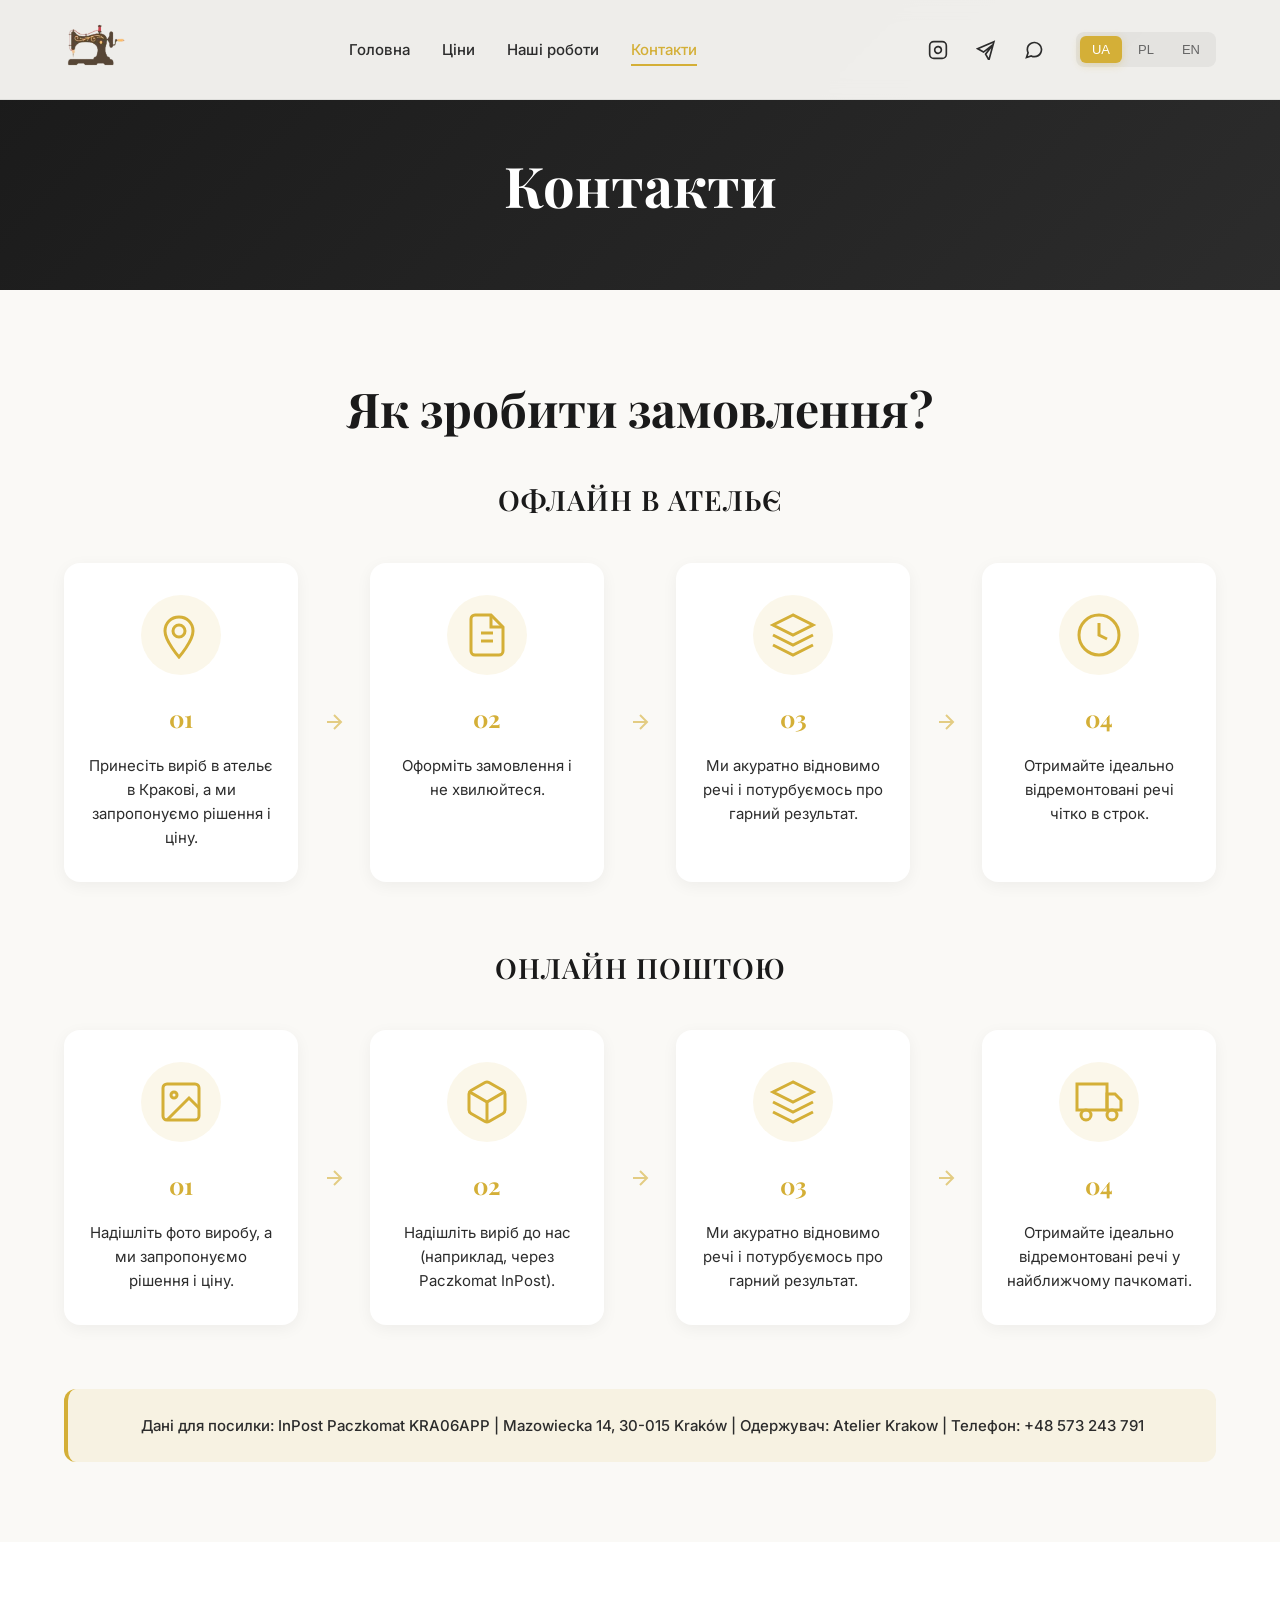
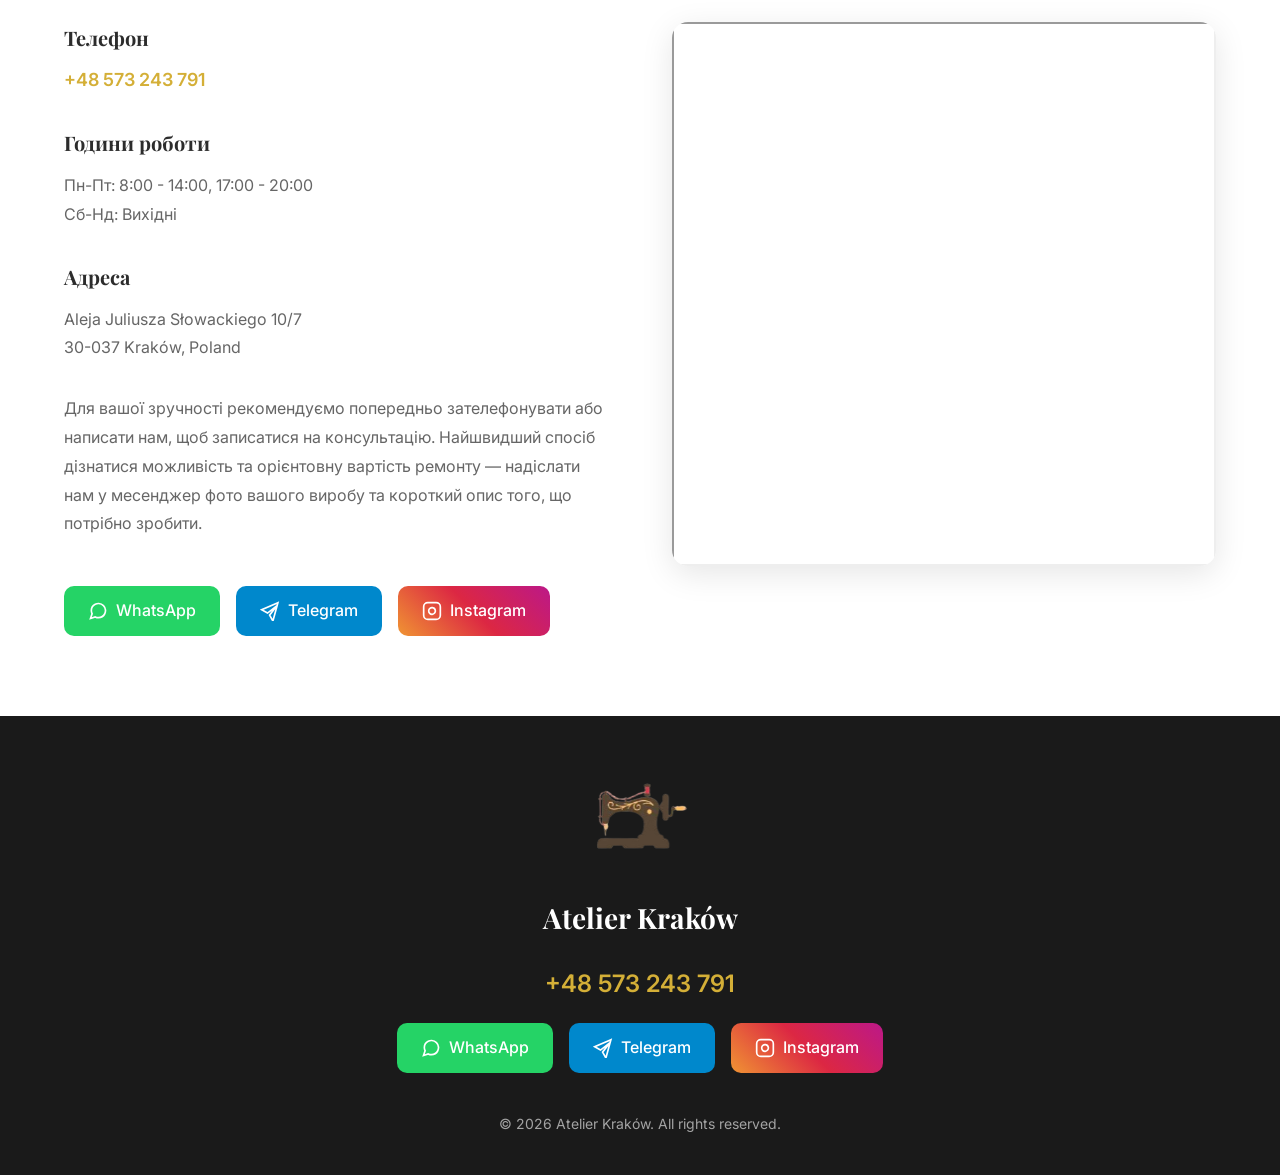
==== commit 5e61b204: "Fix: adjust schedule to Mon-Fri, fix price accordion jump, add paddings for subheadings, center disc" ====
--- a/contacts-new.html
+++ b/contacts-new.html
@@ -216,7 +216,7 @@
                     </div>
                     <div class="contact-item">
                         <h3 data-i18n="contact-hours-label">Години роботи</h3>
-                        <p data-i18n="contact-hours">Пн-Пт: 8:00 - 14:00, 17:00 - 20:00<br>Сб: 8:00 - 14:00</p>
+                        <p data-i18n="contact-hours">Пн-Пт: 8:00 - 14:00, 17:00 - 20:00<br>Сб-Нд: Вихідні</p>
                     </div>
                     <div class="contact-item">
                         <h3 data-i18n="contact-location-label">Адреса</h3>
--- a/styles-new.css
+++ b/styles-new.css
@@ -236,10 +236,31 @@
 .disclaimer-box svg { flex-shrink: 0; color: #FFC107; }
 .disclaimer-box p { margin: 0; color: #856404; font-size: 16px; line-height: 1.6; }
 
+.price-note {
+    max-width: 900px;
+    margin: 40px auto 0;
+    padding: 24px 32px;
+    text-align: center;
+}
+
+.price-note p {
+    margin: 8px 0;
+    color: var(--text-light);
+    font-size: 15px;
+    line-height: 1.6;
+}
+
 .prices-section { padding: 60px 0 100px; background: var(--secondary-bg); }
 
 .accordion { max-width: 900px; margin: 0 auto; }
-.accordion-item { background: var(--white); margin-bottom: 16px; border-radius: 12px; overflow: hidden; box-shadow: 0 2px 8px rgba(0, 0, 0, 0.05); }
+.accordion-item {
+    background: var(--white);
+    margin-bottom: 16px;
+    border-radius: 12px;
+    overflow: hidden;
+    box-shadow: 0 2px 8px rgba(0, 0, 0, 0.05);
+    scroll-margin-top: 100px;
+}
 
 .accordion-header {
     width: 100%; padding: 24px 32px;
@@ -256,11 +277,25 @@
 .accordion-item.active .accordion-icon { transform: rotate(180deg); }
 
 .accordion-content {
-    max-height: 0; overflow: hidden;
-    transition: max-height 0.4s ease-out;
-}
-
-.accordion-item.active .accordion-content { max-height: 2000px; }
+    max-height: 0;
+    overflow: hidden;
+    transition: max-height 0.5s cubic-bezier(0.4, 0, 0.2, 1);
+}
+
+.accordion-item.active .accordion-content { max-height: 3000px; }
+
+.price-subcategory {
+    font-size: 18px;
+    font-weight: 600;
+    color: var(--primary-dark);
+    margin-top: 25px;
+    margin-bottom: 10px;
+    padding-left: 32px;
+}
+
+.price-subcategory:first-of-type {
+    margin-top: 0;
+}
 
 .price-table { width: 100%; border-collapse: collapse; }
 .price-table td { padding: 16px 32px; border-bottom: 1px solid rgba(0, 0, 0, 0.05); }
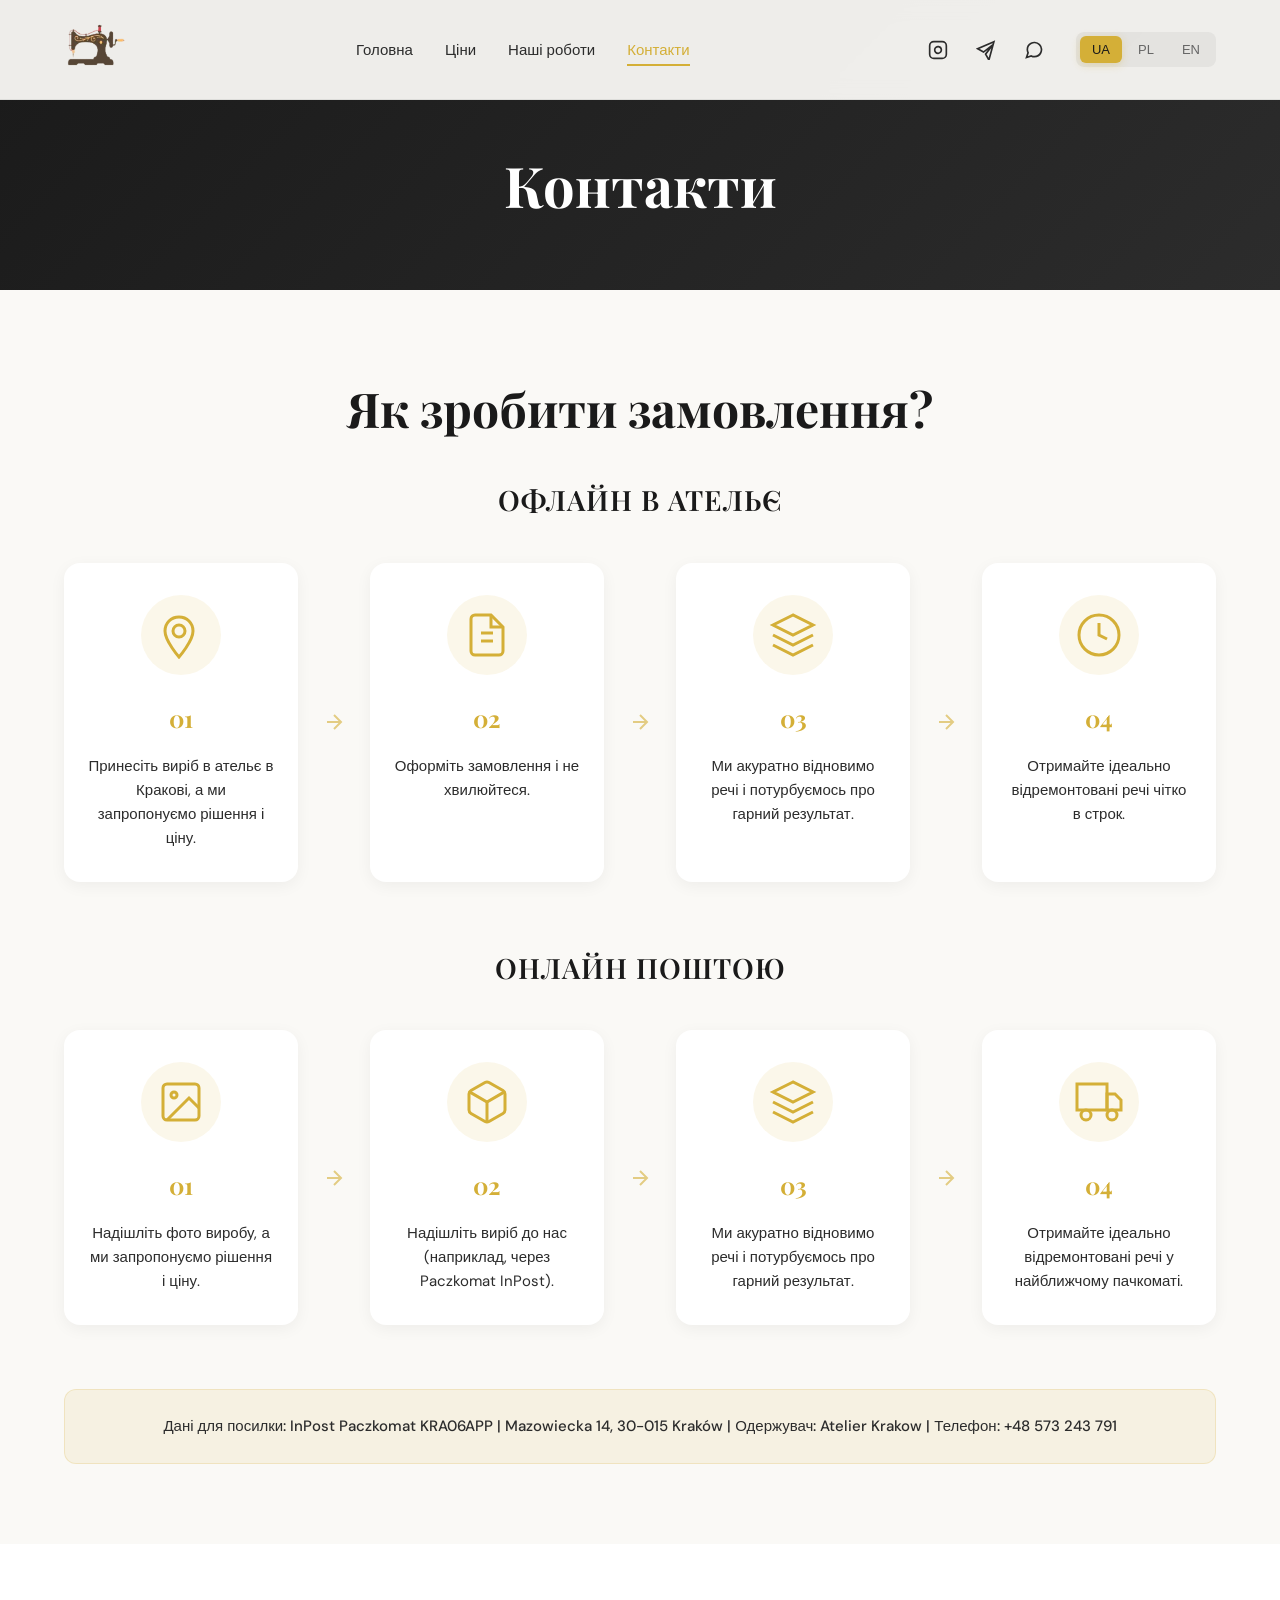
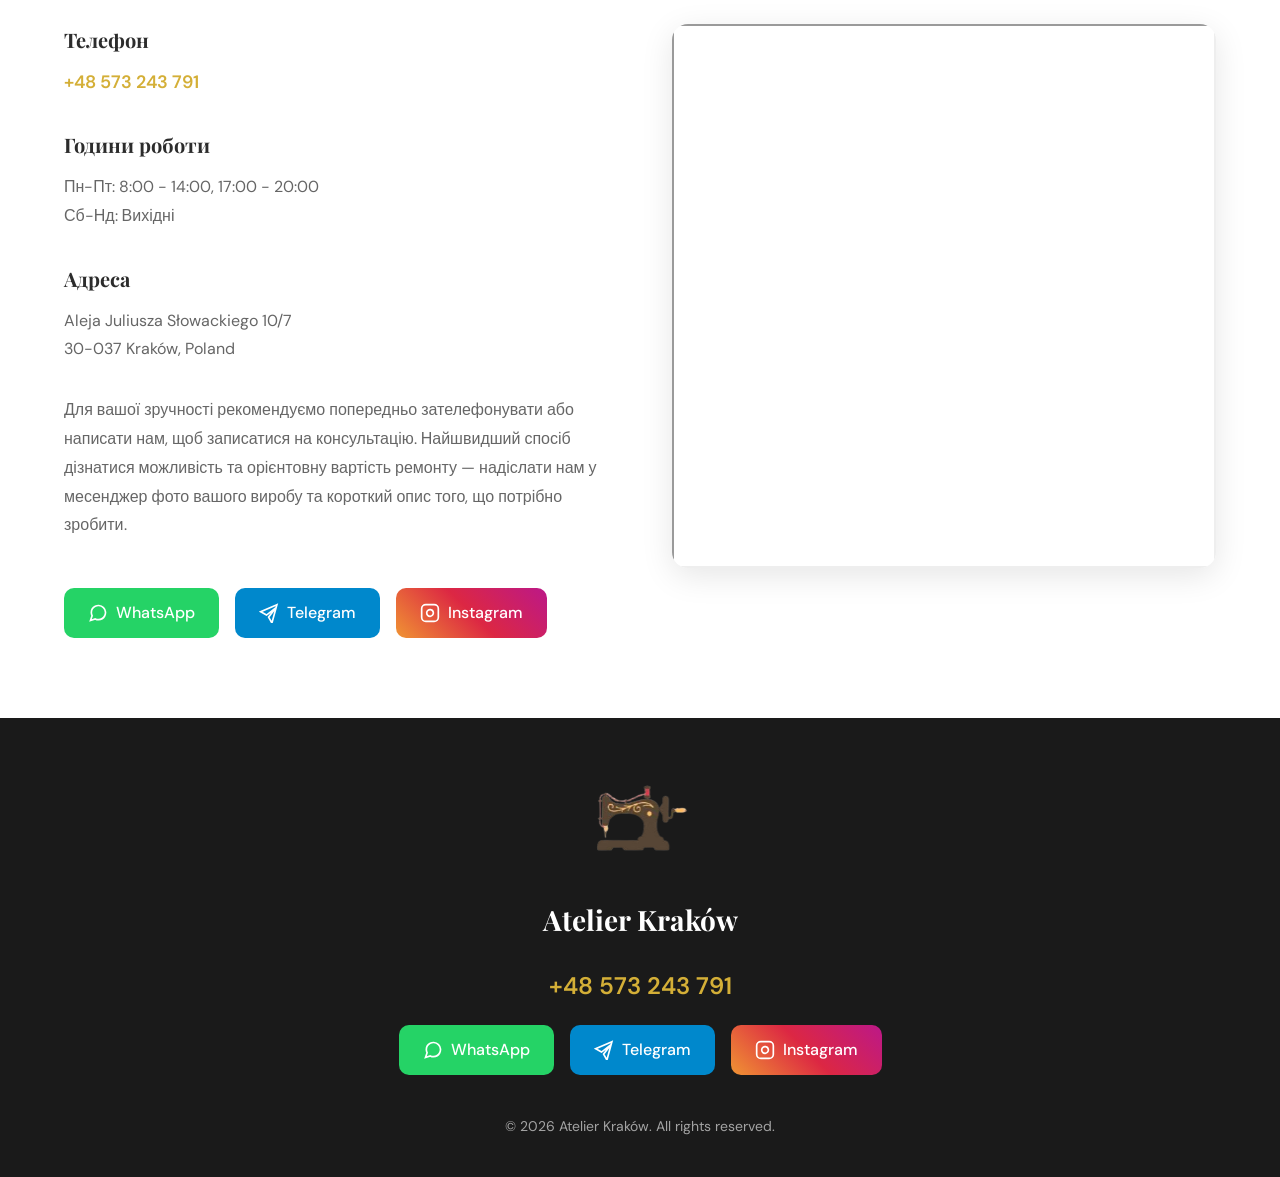
==== commit 01198477: "Fix: Impeccable design improvements - contrast, fonts, animations, borders - Replace Inter with DM S" ====
--- a/contacts-new.html
+++ b/contacts-new.html
@@ -9,7 +9,7 @@
     <meta property="og:image" content="images/logo_without_fon.png">
     <title>Контакти | Ательє Краків</title>
     <link rel="icon" type="image/png" href="images/logo_without_fon.png">
-    <link href="https://fonts.googleapis.com/css2?family=Playfair+Display:wght@400;600;700&family=Inter:wght@300;400;500;600&display=swap" rel="stylesheet">
+    <link href="https://fonts.googleapis.com/css2?family=Playfair+Display:wght@400;600;700&family=DM+Sans:wght@300;400;500;600&display=swap" rel="stylesheet">
     <link rel="stylesheet" href="styles-new.css">
 </head>
 <body>
--- a/styles-new.css
+++ b/styles-new.css
@@ -5,21 +5,23 @@
     --primary-dark: #1A1A1A;
     --secondary-bg: #FAF9F6;
     --accent-gold: #D4AF37;
+    --accent-gold-dark: #B8941F;
     --text-dark: #2C2C2C;
     --text-light: #666666;
     --white: #FFFFFF;
     --transition-smooth: cubic-bezier(0.4, 0, 0.2, 1);
-    --transition-spring: cubic-bezier(0.34, 1.56, 0.64, 1);
+    --transition-ease-out: cubic-bezier(0.23, 1, 0.32, 1);
 }
 
 html { scroll-behavior: smooth; }
 
 body {
-    font-family: 'Inter', sans-serif;
+    font-family: 'DM Sans', sans-serif;
     color: var(--text-dark);
     background-color: var(--secondary-bg);
     line-height: 1.6;
     overflow-x: hidden;
+    overflow-y: auto;
 }
 
 .container { max-width: 1200px; margin: 0 auto; padding: 0 24px; }
@@ -70,13 +72,20 @@
 .nav-link::after {
     content: '';
     position: absolute; bottom: -4px; left: 0;
-    width: 0; height: 2px;
+    width: 100%; height: 2px;
     background: var(--accent-gold);
-    transition: width 0.3s;
-}
-
-.nav-link:hover, .nav-link.active { color: var(--accent-gold); }
-.nav-link:hover::after, .nav-link.active::after { width: 100%; }
+    transform: scaleX(0);
+    transform-origin: left;
+    transition: transform 0.3s var(--transition-ease-out);
+}
+
+.nav-link:hover::after, .nav-link.active::after {
+    transform: scaleX(1);
+}
+
+.nav-link:hover, .nav-link.active {
+    color: var(--accent-gold);
+}
 
 .header-right { display: flex; align-items: center; gap: 24px; }
 
@@ -115,7 +124,7 @@
 
 .lang-btn.active {
     background: var(--accent-gold);
-    color: var(--white);
+    color: var(--primary-dark);
     box-shadow: 0 2px 8px rgba(212, 175, 55, 0.3);
 }
 
@@ -161,7 +170,7 @@
 
 .cta-button.primary {
     background: linear-gradient(135deg, var(--accent-gold) 0%, #C9A02C 100%);
-    color: var(--white);
+    color: var(--primary-dark);
     box-shadow: 0 8px 24px rgba(212, 175, 55, 0.3);
 }
 
@@ -229,8 +238,8 @@
 .disclaimer-box {
     max-width: 900px; margin: 0 auto;
     padding: 24px 32px; background: #FFF3CD;
-    border-left: 4px solid #FFC107;
     border-radius: 8px; display: flex; gap: 16px; align-items: center;
+    border: 1px solid rgba(255, 193, 7, 0.3);
 }
 
 .disclaimer-box svg { flex-shrink: 0; color: #FFC107; }
@@ -277,12 +286,19 @@
 .accordion-item.active .accordion-icon { transform: rotate(180deg); }
 
 .accordion-content {
-    max-height: 0;
+    display: grid;
+    grid-template-rows: 0fr;
     overflow: hidden;
-    transition: max-height 0.5s cubic-bezier(0.4, 0, 0.2, 1);
-}
-
-.accordion-item.active .accordion-content { max-height: 3000px; }
+    transition: grid-template-rows 0.4s var(--transition-smooth);
+}
+
+.accordion-item.active .accordion-content {
+    grid-template-rows: 1fr;
+}
+
+.accordion-content > * {
+    min-height: 0;
+}
 
 .price-subcategory {
     font-size: 18px;
@@ -390,7 +406,7 @@
     padding: 32px;
     background: rgba(212, 175, 55, 0.05);
     border-radius: 16px;
-    border-left: 4px solid var(--accent-gold);
+    border: 1px solid rgba(212, 175, 55, 0.2);
 }
 
 .services-list h3 {
@@ -489,7 +505,8 @@
 .inpost-info {
     text-align: center; padding: 24px 32px;
     background: rgba(212, 175, 55, 0.1);
-    border-radius: 12px; border-left: 4px solid var(--accent-gold);
+    border-radius: 12px;
+    border: 1px solid rgba(212, 175, 55, 0.2);
     margin-top: 24px;
 }
 
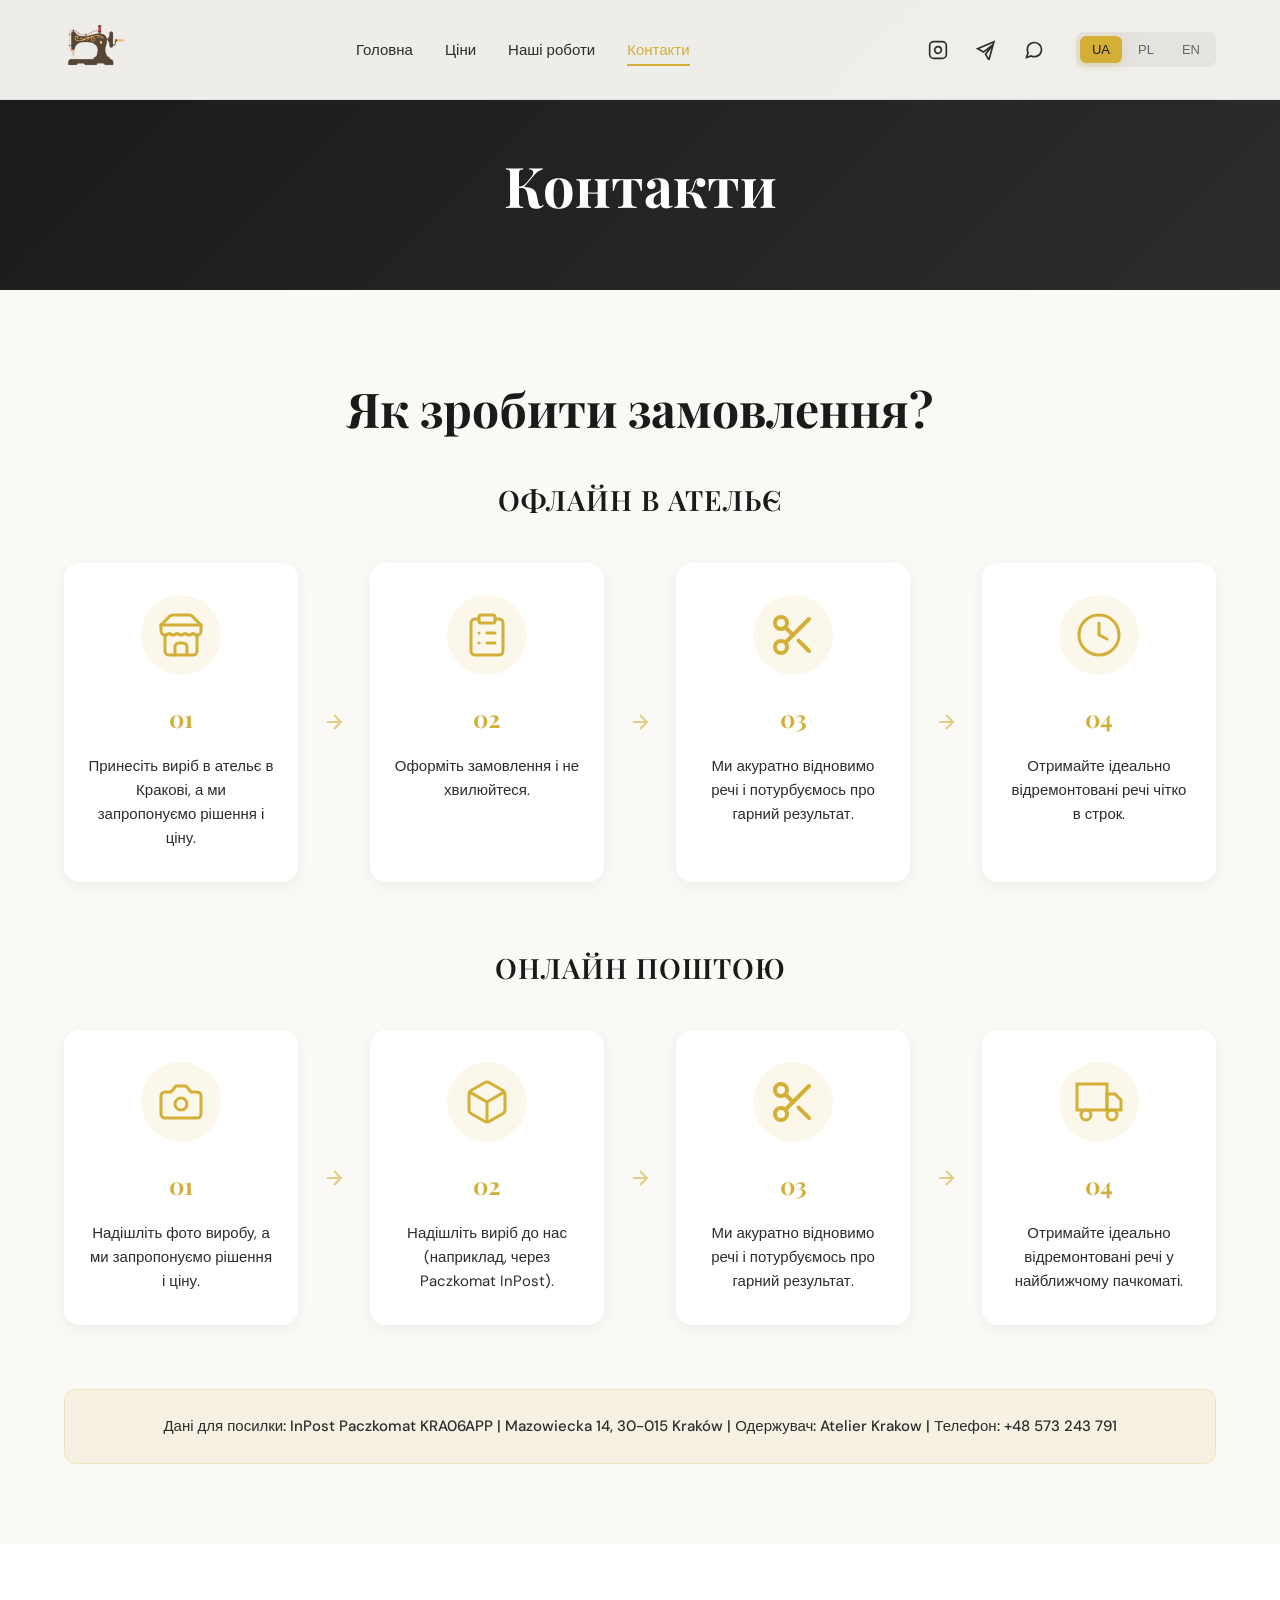
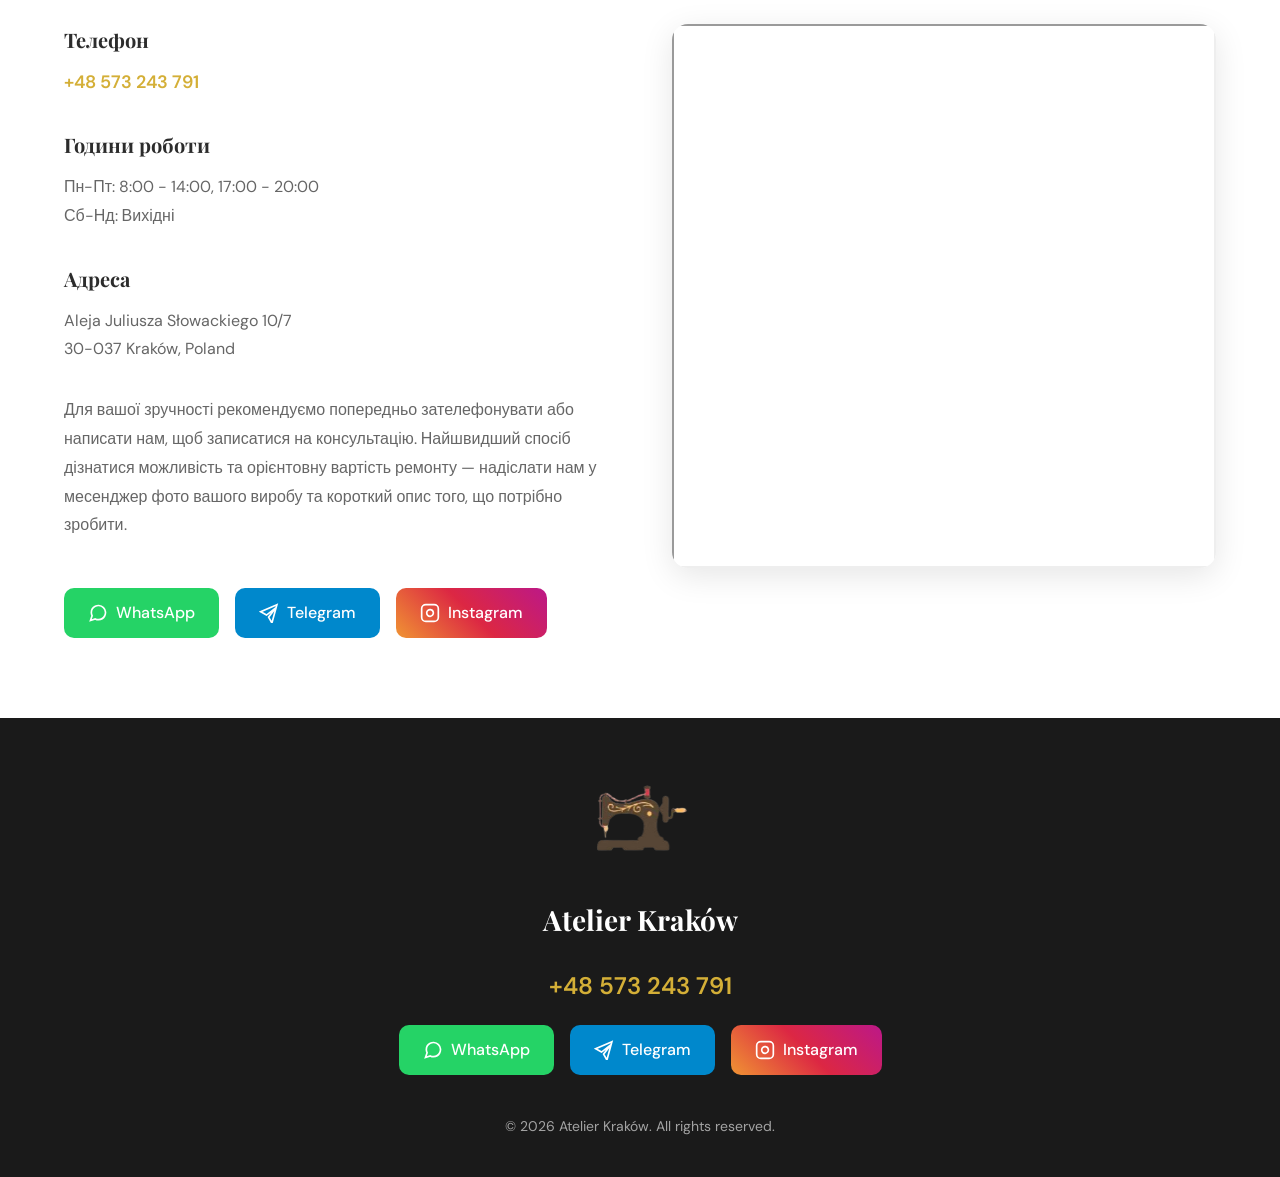
==== commit 2682e1ed: "UI: Replace illegible spool icon with scissors in order process step 3" ====
--- a/contacts-new.html
+++ b/contacts-new.html
@@ -73,9 +73,12 @@
                 <div class="steps-grid">
                     <div class="step-item">
                         <div class="step-icon">
-                            <svg width="48" height="48" viewBox="0 0 24 24" fill="none" stroke="currentColor" stroke-width="1.5">
-                                <path d="M18 10c0-4-3-7-7-7s-7 3-7 7c0 5 7 13 7 13s7-8 7-13z"/>
-                                <circle cx="11" cy="10" r="3"/>
+                            <svg width="48" height="48" viewBox="0 0 24 24" fill="none" stroke="currentColor" stroke-width="1.5" stroke-linecap="round" stroke-linejoin="round">
+                                <path d="m2 7 4.41-4.41A2 2 0 0 1 7.83 2h8.34a2 2 0 0 1 1.42.59L22 7"/>
+                                <path d="M4 12v8a2 2 0 0 0 2 2h12a2 2 0 0 0 2-2v-8"/>
+                                <path d="M15 22v-4a2 2 0 0 0-2-2h-2a2 2 0 0 0-2 2v4"/>
+                                <path d="M2 7h20"/>
+                                <path d="M22 7v3a2 2 0 0 1-2 2v0a2.7 2.7 0 0 1-1.59-.63.7.7 0 0 0-.82 0A2.7 2.7 0 0 1 16 12a2.7 2.7 0 0 1-1.59-.63.7.7 0 0 0-.82 0A2.7 2.7 0 0 1 12 12a2.7 2.7 0 0 1-1.59-.63.7.7 0 0 0-.82 0A2.7 2.7 0 0 1 8 12a2.7 2.7 0 0 1-1.59-.63.7.7 0 0 0-.82 0A2.7 2.7 0 0 1 4 12v0a2 2 0 0 1-2-2V7"/>
                             </svg>
                         </div>
                         <h4 class="step-number">01</h4>
@@ -88,11 +91,13 @@
                     </div>
                     <div class="step-item">
                         <div class="step-icon">
-                            <svg width="48" height="48" viewBox="0 0 24 24" fill="none" stroke="currentColor" stroke-width="1.5">
-                                <path d="M14 2H6a2 2 0 0 0-2 2v16a2 2 0 0 0 2 2h12a2 2 0 0 0 2-2V8z"/>
-                                <polyline points="14 2 14 8 20 8"/>
-                                <line x1="9" y1="15" x2="15" y2="15"/>
-                                <line x1="9" y1="11" x2="15" y2="11"/>
+                            <svg width="48" height="48" viewBox="0 0 24 24" fill="none" stroke="currentColor" stroke-width="1.5" stroke-linecap="round" stroke-linejoin="round">
+                                <rect width="8" height="4" x="8" y="2" rx="1" ry="1"/>
+                                <path d="M16 4h2a2 2 0 0 1 2 2v14a2 2 0 0 1-2 2H6a2 2 0 0 1-2-2V6a2 2 0 0 1 2-2h2"/>
+                                <path d="M12 11h4"/>
+                                <path d="M12 16h4"/>
+                                <path d="M8 11h.01"/>
+                                <path d="M8 16h.01"/>
                             </svg>
                         </div>
                         <h4 class="step-number">02</h4>
@@ -105,10 +110,12 @@
                     </div>
                     <div class="step-item">
                         <div class="step-icon">
-                            <svg width="48" height="48" viewBox="0 0 24 24" fill="none" stroke="currentColor" stroke-width="1.5">
-                                <path d="M12 2L2 7l10 5 10-5-10-5z"/>
-                                <path d="M2 17l10 5 10-5"/>
-                                <path d="M2 12l10 5 10-5"/>
+                            <svg width="48" height="48" viewBox="0 0 24 24" fill="none" stroke="currentColor" stroke-width="2" stroke-linecap="round" stroke-linejoin="round">
+                                <circle cx="6" cy="6" r="3"/>
+                                <path d="M8.12 8.12 12 12"/>
+                                <path d="M20 4 8.12 15.88"/>
+                                <circle cx="6" cy="18" r="3"/>
+                                <path d="M14.8 14.8 20 20"/>
                             </svg>
                         </div>
                         <h4 class="step-number">03</h4>
@@ -121,7 +128,7 @@
                     </div>
                     <div class="step-item">
                         <div class="step-icon">
-                            <svg width="48" height="48" viewBox="0 0 24 24" fill="none" stroke="currentColor" stroke-width="1.5">
+                            <svg width="48" height="48" viewBox="0 0 24 24" fill="none" stroke="currentColor" stroke-width="1.5" stroke-linecap="round" stroke-linejoin="round">
                                 <circle cx="12" cy="12" r="10"/>
                                 <polyline points="12 6 12 12 16 14"/>
                             </svg>
@@ -138,10 +145,9 @@
                 <div class="steps-grid">
                     <div class="step-item">
                         <div class="step-icon">
-                            <svg width="48" height="48" viewBox="0 0 24 24" fill="none" stroke="currentColor" stroke-width="1.5">
-                                <rect x="3" y="3" width="18" height="18" rx="2" ry="2"/>
-                                <circle cx="8.5" cy="8.5" r="1.5"/>
-                                <polyline points="21 15 16 10 5 21"/>
+                            <svg width="48" height="48" viewBox="0 0 24 24" fill="none" stroke="currentColor" stroke-width="1.5" stroke-linecap="round" stroke-linejoin="round">
+                                <path d="M14.5 4h-5L7 7H4a2 2 0 0 0-2 2v9a2 2 0 0 0 2 2h16a2 2 0 0 0 2-2V9a2 2 0 0 0-2-2h-3l-2.5-3z"/>
+                                <circle cx="12" cy="13" r="3"/>
                             </svg>
                         </div>
                         <h4 class="step-number">01</h4>
@@ -170,10 +176,12 @@
                     </div>
                     <div class="step-item">
                         <div class="step-icon">
-                            <svg width="48" height="48" viewBox="0 0 24 24" fill="none" stroke="currentColor" stroke-width="1.5">
-                                <path d="M12 2L2 7l10 5 10-5-10-5z"/>
-                                <path d="M2 17l10 5 10-5"/>
-                                <path d="M2 12l10 5 10-5"/>
+                            <svg width="48" height="48" viewBox="0 0 24 24" fill="none" stroke="currentColor" stroke-width="2" stroke-linecap="round" stroke-linejoin="round">
+                                <circle cx="6" cy="6" r="3"/>
+                                <path d="M8.12 8.12 12 12"/>
+                                <path d="M20 4 8.12 15.88"/>
+                                <circle cx="6" cy="18" r="3"/>
+                                <path d="M14.8 14.8 20 20"/>
                             </svg>
                         </div>
                         <h4 class="step-number">03</h4>
